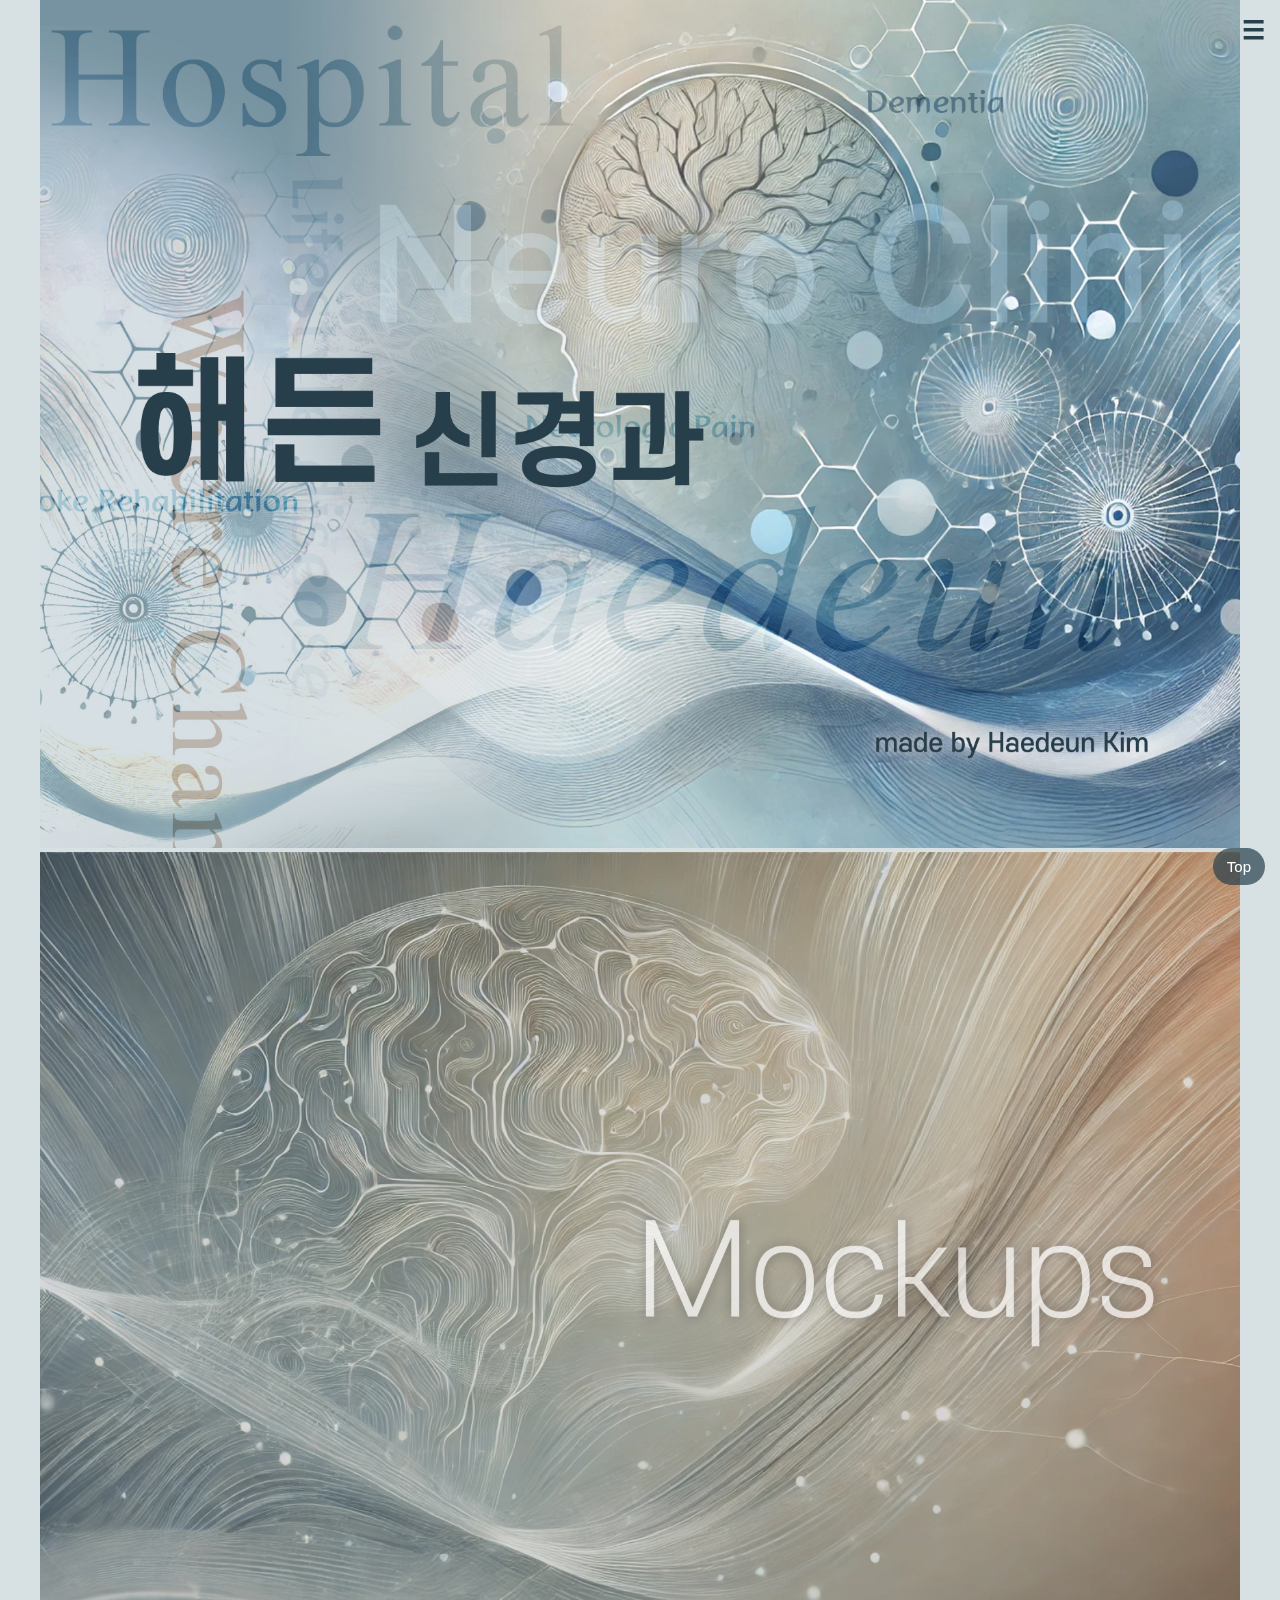
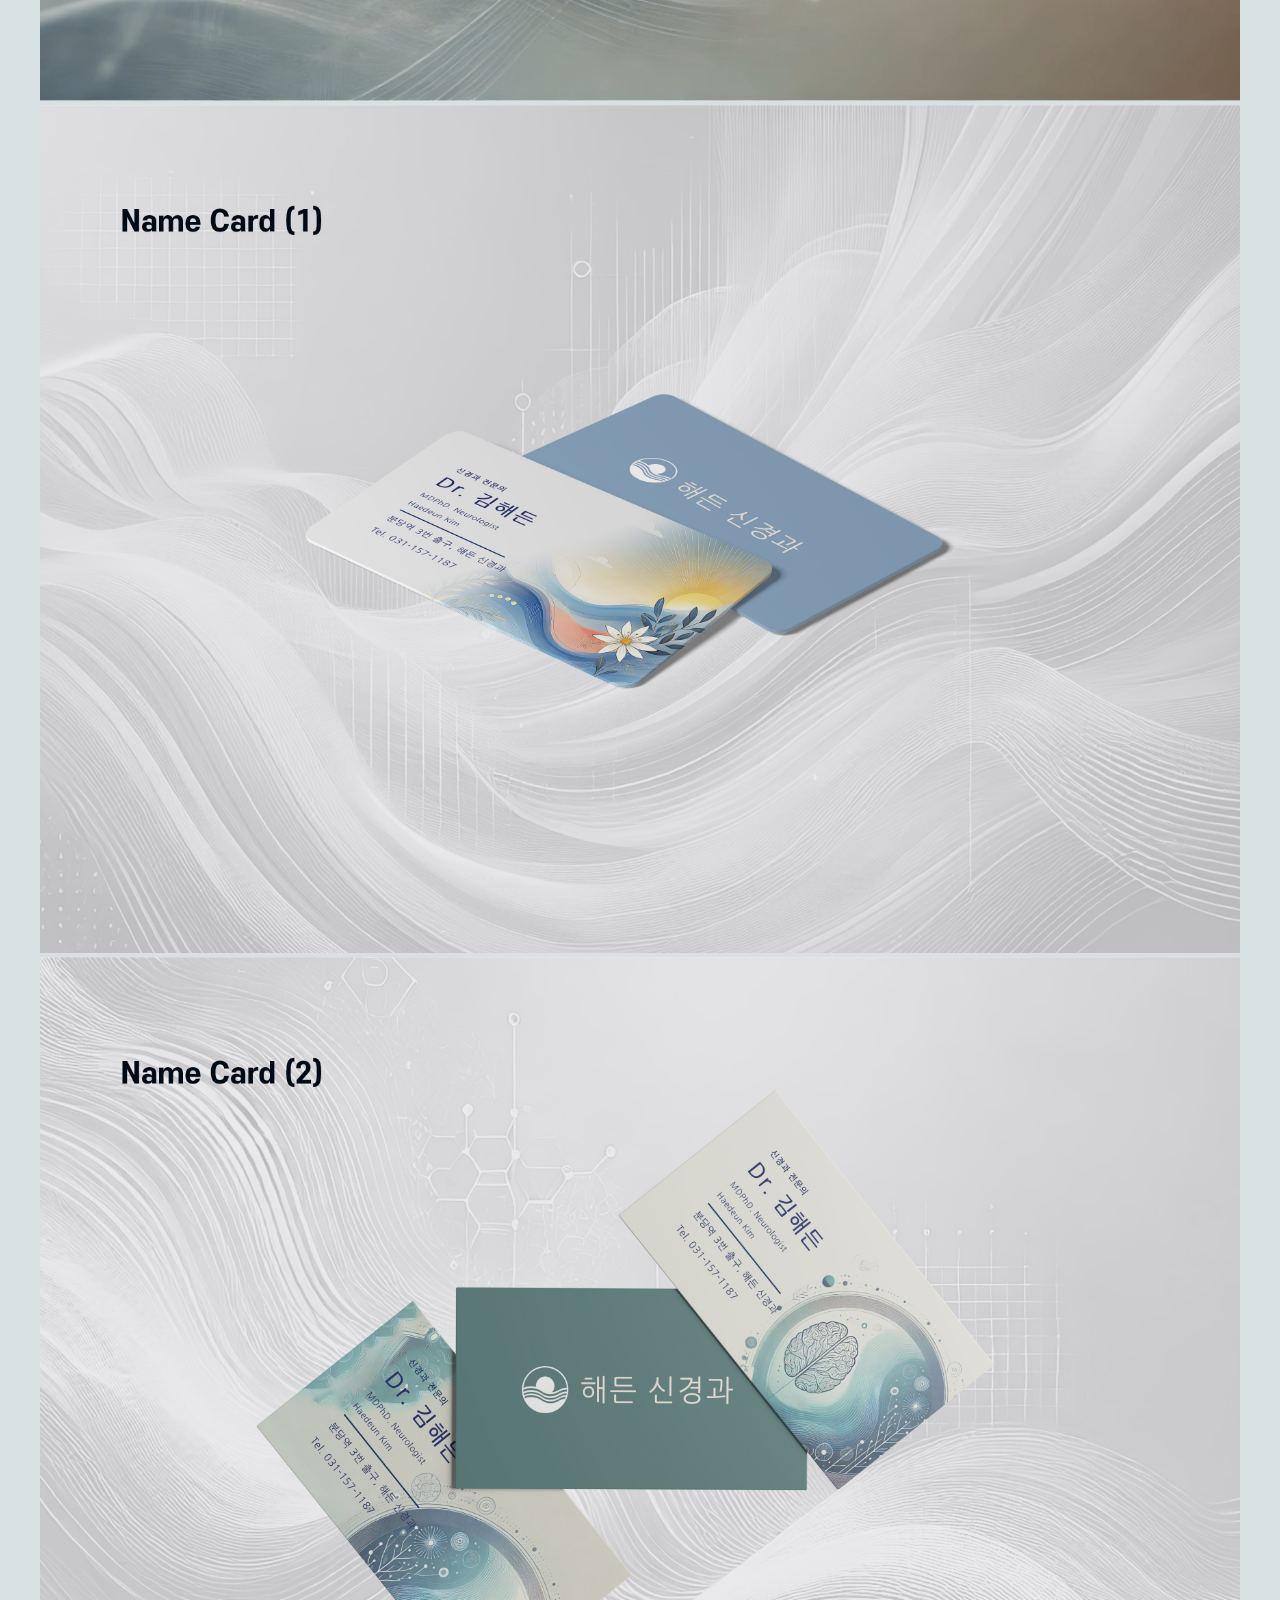
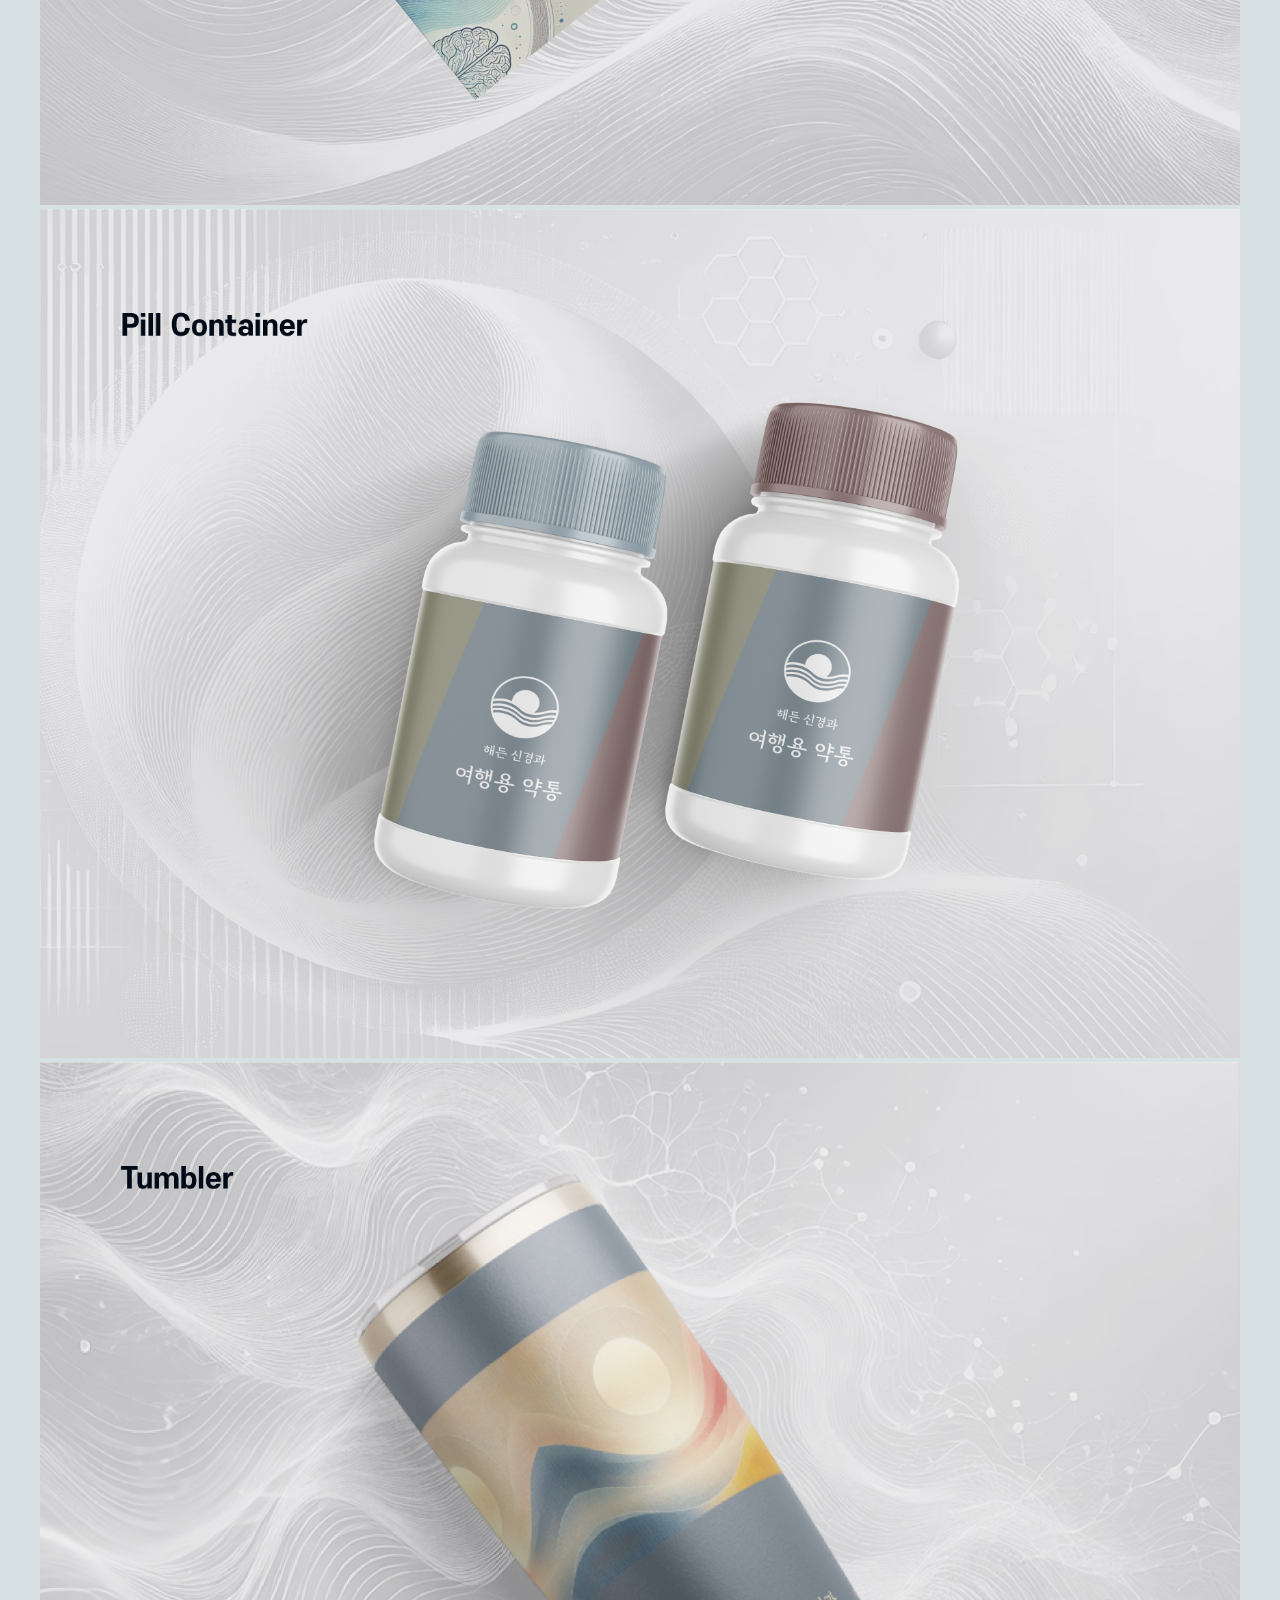
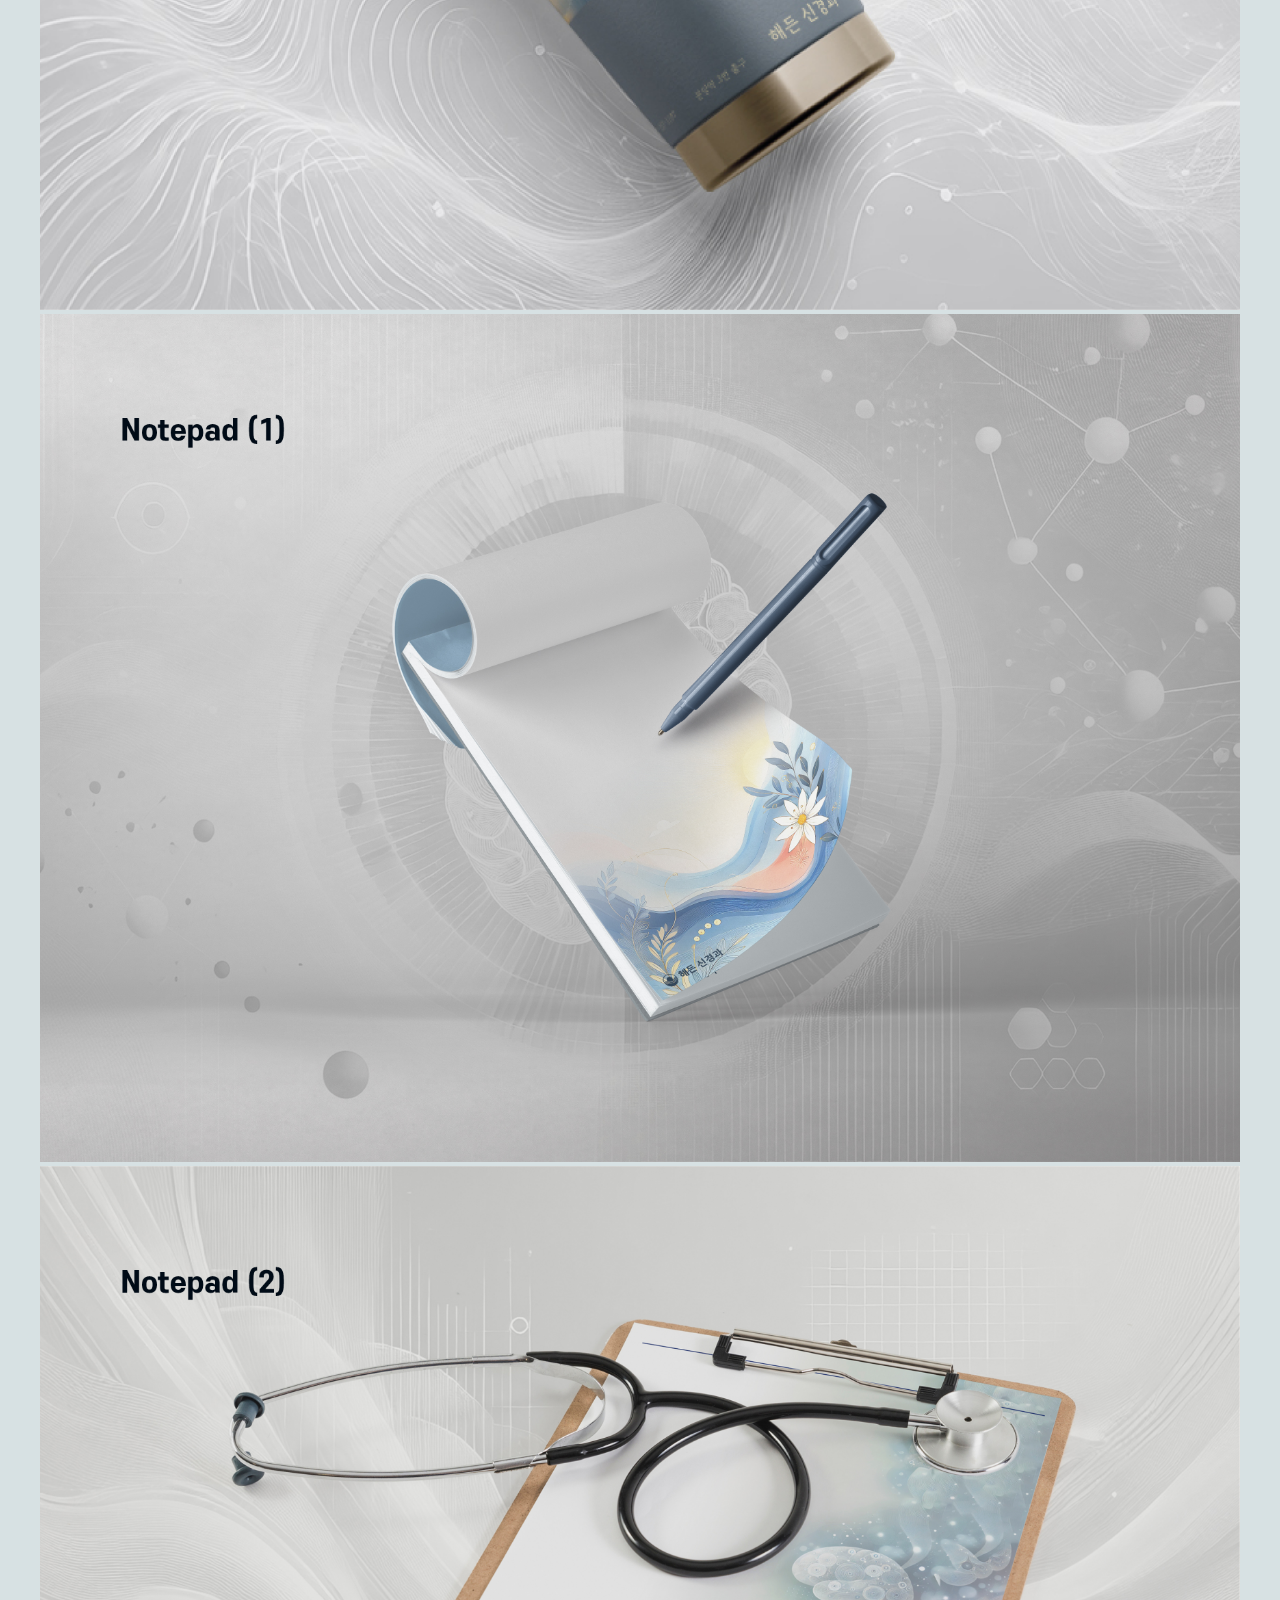
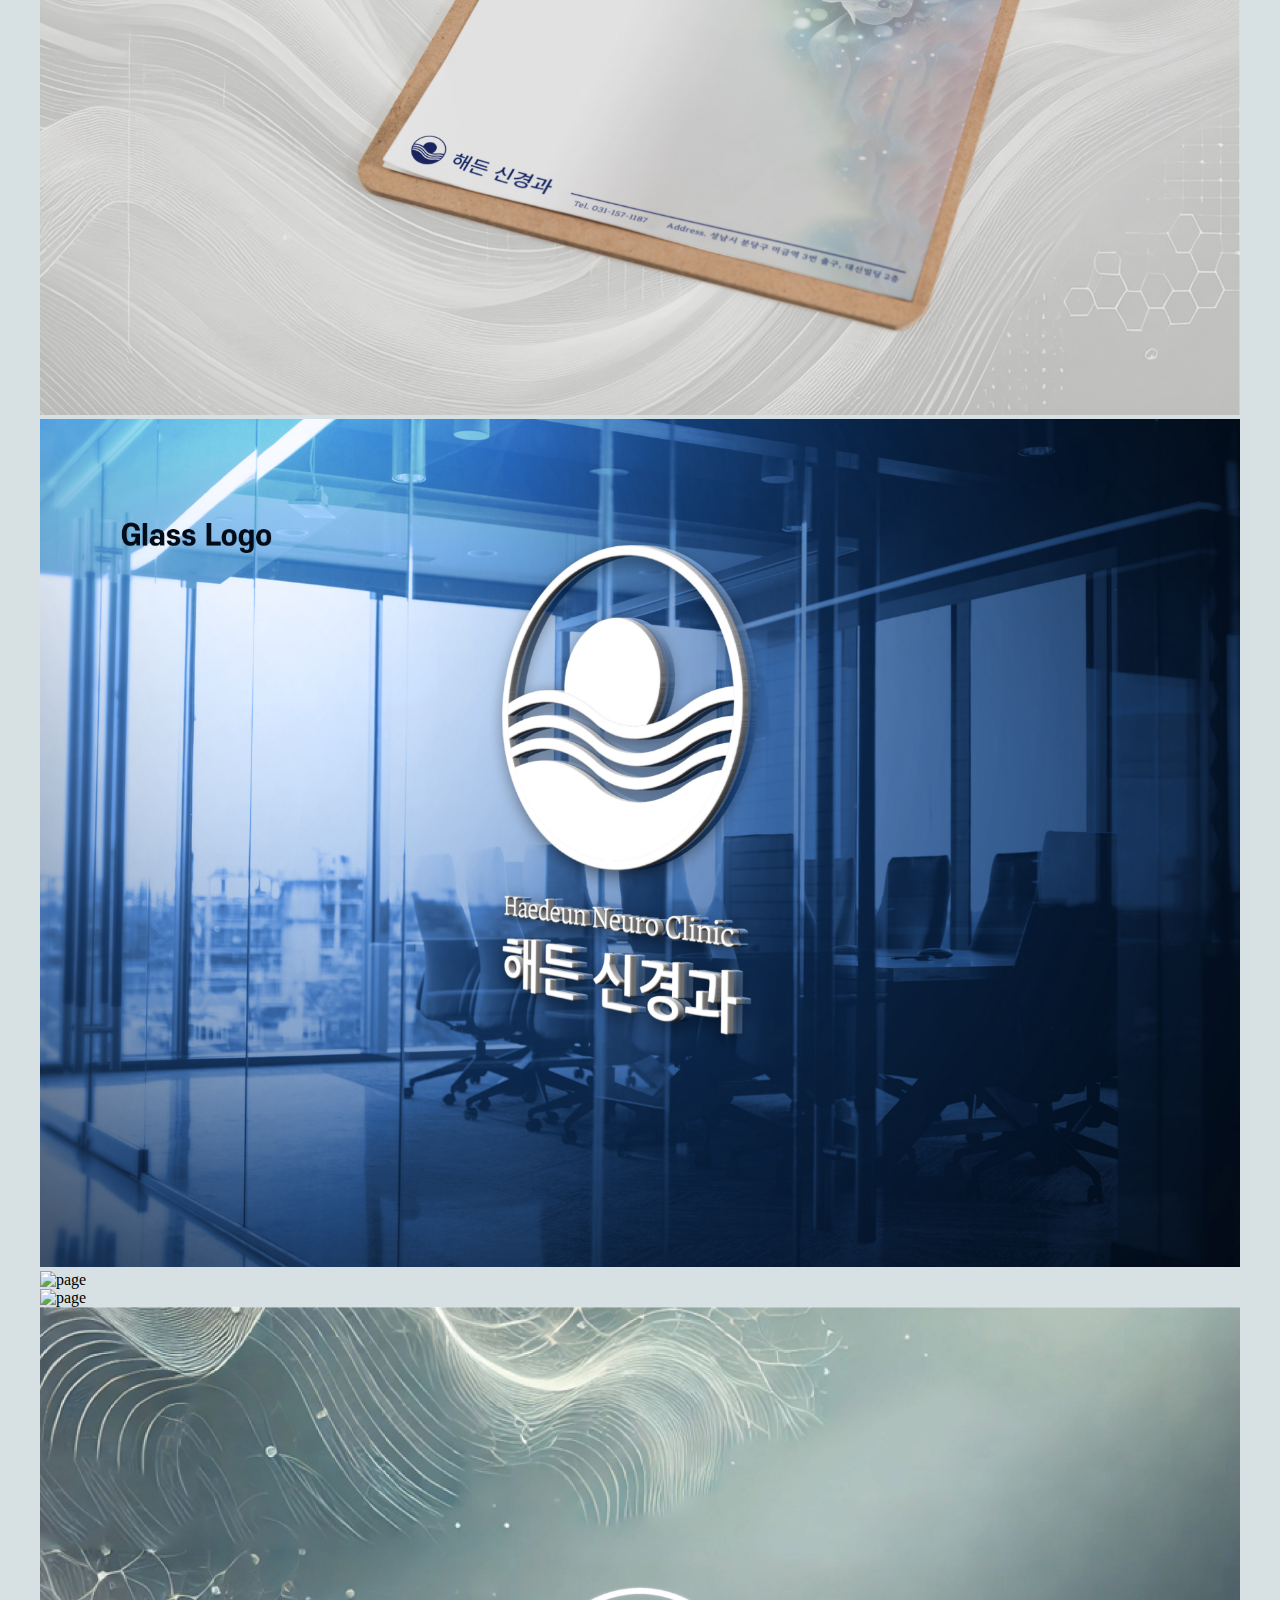
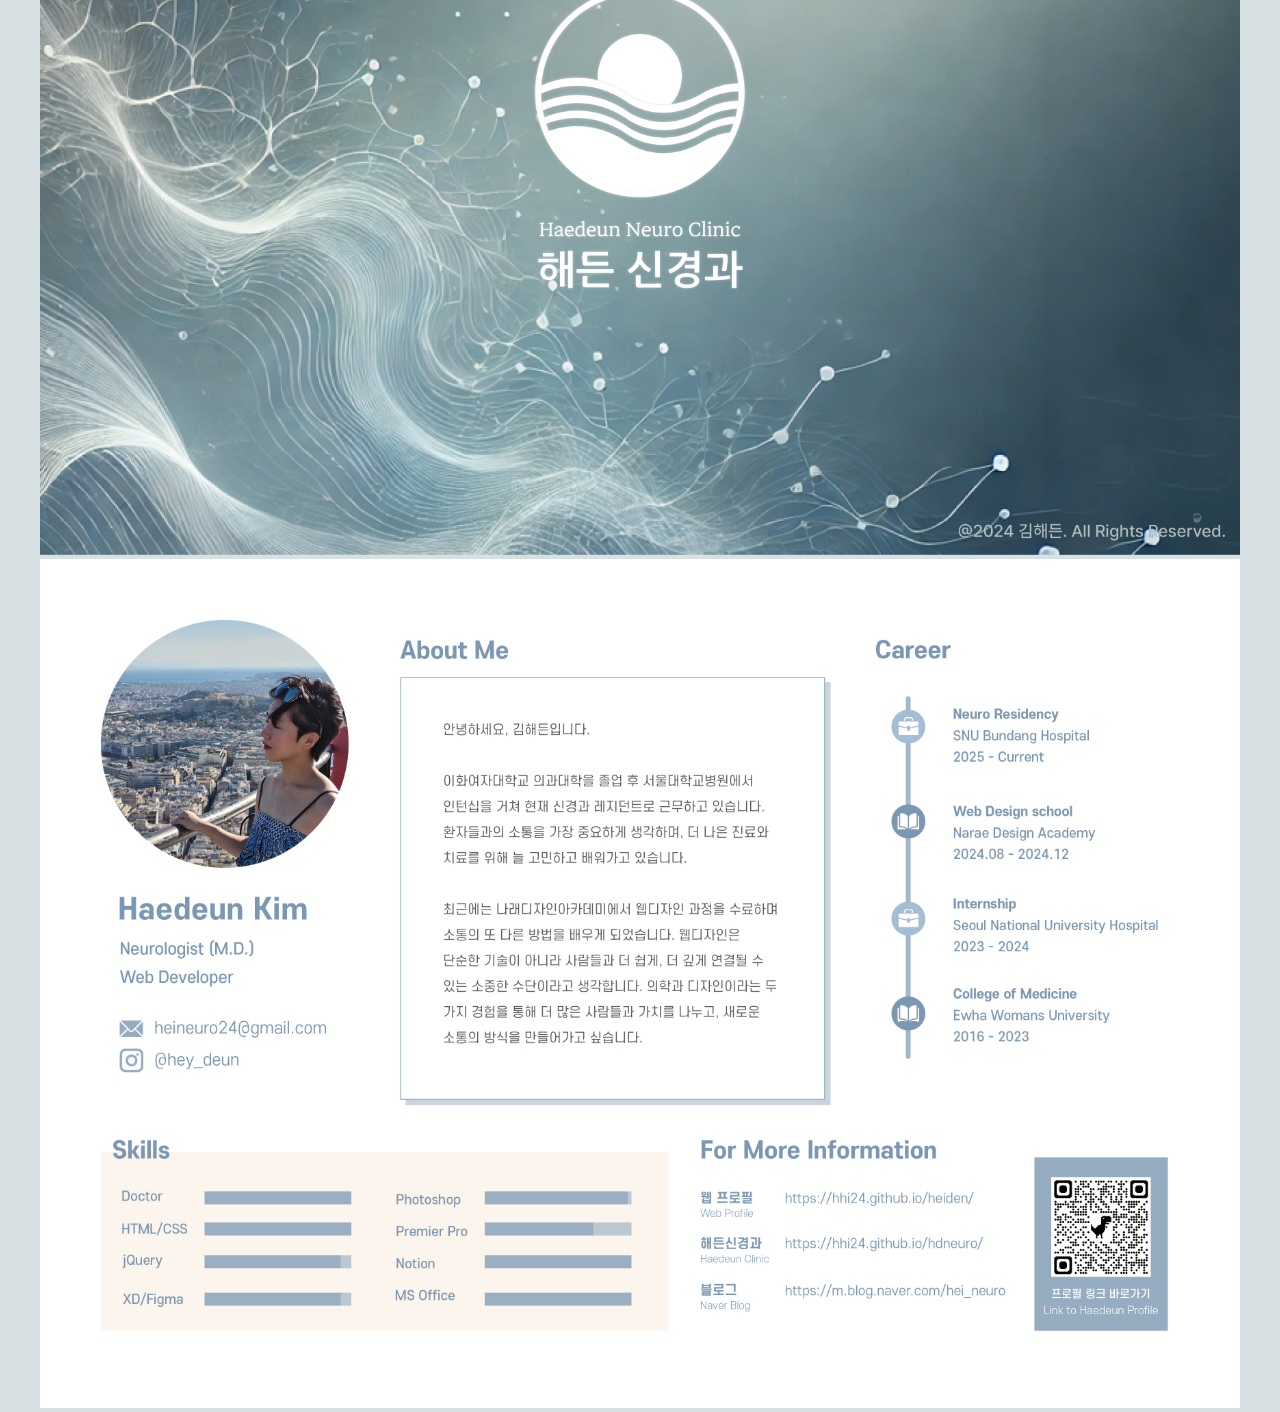
==== index.html @ 128381c0 "Add files via upload" ====
<!DOCTYPE html>
<html lang="en">
<head>
    <meta charset="UTF-8">
    <meta name="viewport" content="width=device-width, initial-scale=1.0">    
    <title>Mockups</title>
    <link rel="shortcut icon" href="./img/logo_favicon1.png" type="image/x-icon">

    <link rel="stylesheet" href="./css/style.css">
</head>
<body>
    <div id="menu">
        <div id="menu_button">☰</div>
        <ul id="navi">
            <li><a href="#i_main">Portfolio</a></li>
            <li class="small_li"><a href="#i_main">- Haedeun Neuro Clinic</a></li>
    
            <li><a href="#i_mockup">Mockups</a></li>
            <li class="small_li"><a href="#i_mu_nc1">- Namecard</a></li>
            <li class="small_li"><a href="#i_mu_in1">- Internal Items</a></li>
            <li class="small_li"><a href="#i_mu_out1">- Exterior Views</a></li>
            <li><a href="#i_end">End</a></li>
            <li class="small_li"><a href="#i_profile">- Profile</a></li>
        </ul> 
    </div>
    

<button id="top_button" onclick="scrollToTop()">Top</button>

<div id="pdfwrap">
    <div id="i_main" class="page"><img src="./img/page1.jpg" alt="page"></div>

    <div id="i_mockup" class="page"><img src="./img/page11.jpg" alt="page"></div>

    <div id="i_mu_nc1" class="page"><img src="./img/page12.jpg" alt="page"></div>
    <div class="page"><img src="./img/page13.jpg" alt="page"></div>

    <div id="i_mu_in1" class="page"><img src="./img/page14.jpg" alt="page"></div>
    <div class="page"><img src="./img/page15.jpg" alt="page"></div>
    <div class="page"><img src="./img/page16.jpg" alt="page"></div>
    <div class="page"><img src="./img/page17.jpg" alt="page"></div>

    <div id="i_mu_out1" class="page"><img src="./img/page18.jpg" alt="page"></div>
    <div class="page"><img src="./img/page19.jpg" alt="page"></div>
    <div class="page"><img src="./img/page20.jpg" alt="page"></div>

    <div id="i_end" class="page"><img src="./img/page41.jpg" alt="page"></div>

    <!-- 프로필 -->
    <div id="i_profile" class="page">
        <img src="./img/page2.jpg" alt="page">
        <a class="link" id="link_qr" href="https://hhi24.github.io/heiden/" target="_blank"></a>
        <a class="link" id="link_1" href="https://hhi24.github.io/heiden/" target="_blank"></a>
        <a class="link" id="link_2" href="https://hhi24.github.io/hdneuro/" target="_blank"></a>
        <a class="link" id="link_3" href="https://m.blog.naver.com/hei_neuro/" target="_blank"></a>
    </div>

</div>


<script src="https://ajax.googleapis.com/ajax/libs/jquery/3.7.1/jquery.min.js"></script>
<script src="./js/script.js"></script>
</body>
</html>
---- css/style.css ----
* {padding: 0; margin: 0;}

a {color: inherit; text-decoration: none;}
ul {list-style: none;}

@font-face {
    font-family: 'S-CoreDream-3Light';
    src: url('https://fastly.jsdelivr.net/gh/projectnoonnu/noonfonts_six@1.2/S-CoreDream-3Light.woff') format('woff');
    font-weight: normal;
    font-style: normal;
}

body {
    font-family: 'S-coreDream-3Light';

    background-color: #d7e1e3;
}

/* ============ PDF ============ */

#pdfwrap {
    max-width: 1200px; /* 최대 너비 제한 */
    margin: 0 auto;
}

.page {
    box-sizing: border-box;
    width: 100%; /* 화면 너비에 맞게 조정 */
}

.page img {
    width: 100%;
}

/* ============ Profile ============ */
#i_profile {
    position: relative;
}

.link {
    display: block;
}

.link:hover {
    background-color: rgba(100, 100, 100, 0.2);
}

#link_qr {
    position: absolute;
    top: 70%;
    left: 82.9%;
    width: 11%;
    height: 20.4%;
}
#link_1 {
    position: absolute;
    top: 73%;
    left: 62%;
    width: 18%;
    height: 4%;
}
#link_2 {
    position: absolute;
    top: 78.5%;
    left: 62%;
    width: 18%;
    height: 4%;
}
#link_3 {
    position: absolute;
    top: 84%;
    left: 62%;
    width: 19%;
    height: 4%;
}



/* ============ Menu ============ */

#menu {
    position: fixed;
    top: 15px;
    right: 15px;
}

#menu_button {
    font-size: 26px;
    color: #273f4b;
    font-weight: 600;
}

#navi {
    background-color: rgba(215, 225, 227, 0.8);

    position: absolute;
    right: -10px;
    top: -2px;
    width: 180px;
    z-index: -1;
    padding: 17px 15px 20px 20px;
}

    #navi li a {
        display: block;
        box-sizing: border-box;
        padding: 8px 5px 4px 5px;

        color: #192e39;
        font-size: 17px;
        font-weight: 600;
    }

    
    #navi .small_li a{
        padding: 1px 0px 4px 15px;
        font-size: 15px;
        font-weight: 400;
    }

#navi li:hover {
    background-color: rgba(100, 100, 100, 0.3);
}




#navi {
    display: none;
}


/* ============ Top ============ */

#top_button {
    position: fixed;
    bottom: 15px;
    right: 15px;

    padding: 10px 14px;
    font-size: 15px;
    font-weight: 500;
    background-color: rgba(39, 63, 75, 0.7);
    color: #FFFFFF;
    border: none;
    border-radius: 20px;
    cursor: pointer;
    z-index: 100;
    transition: all 0.2s;
}

#top_button:hover {
    background-color: rgba(215, 225, 227, 0.8);
    color: #273f4b;
}
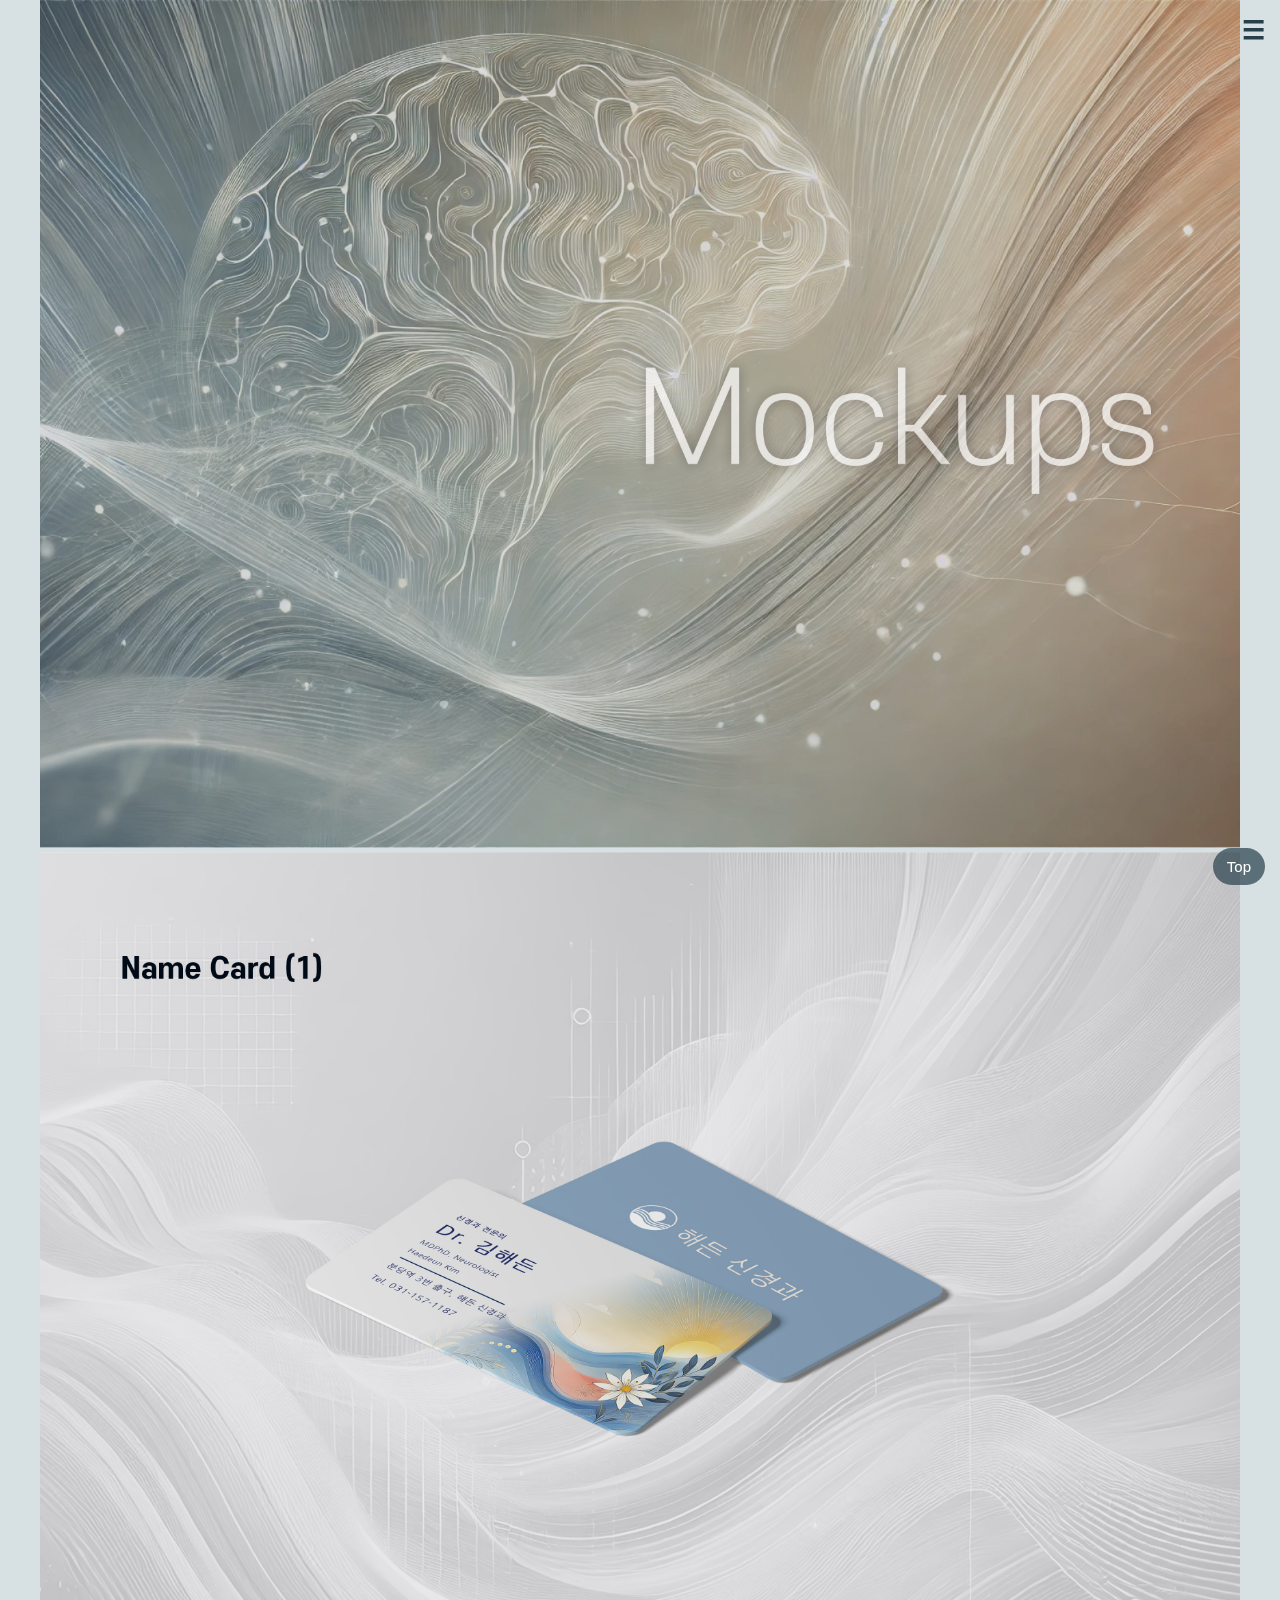
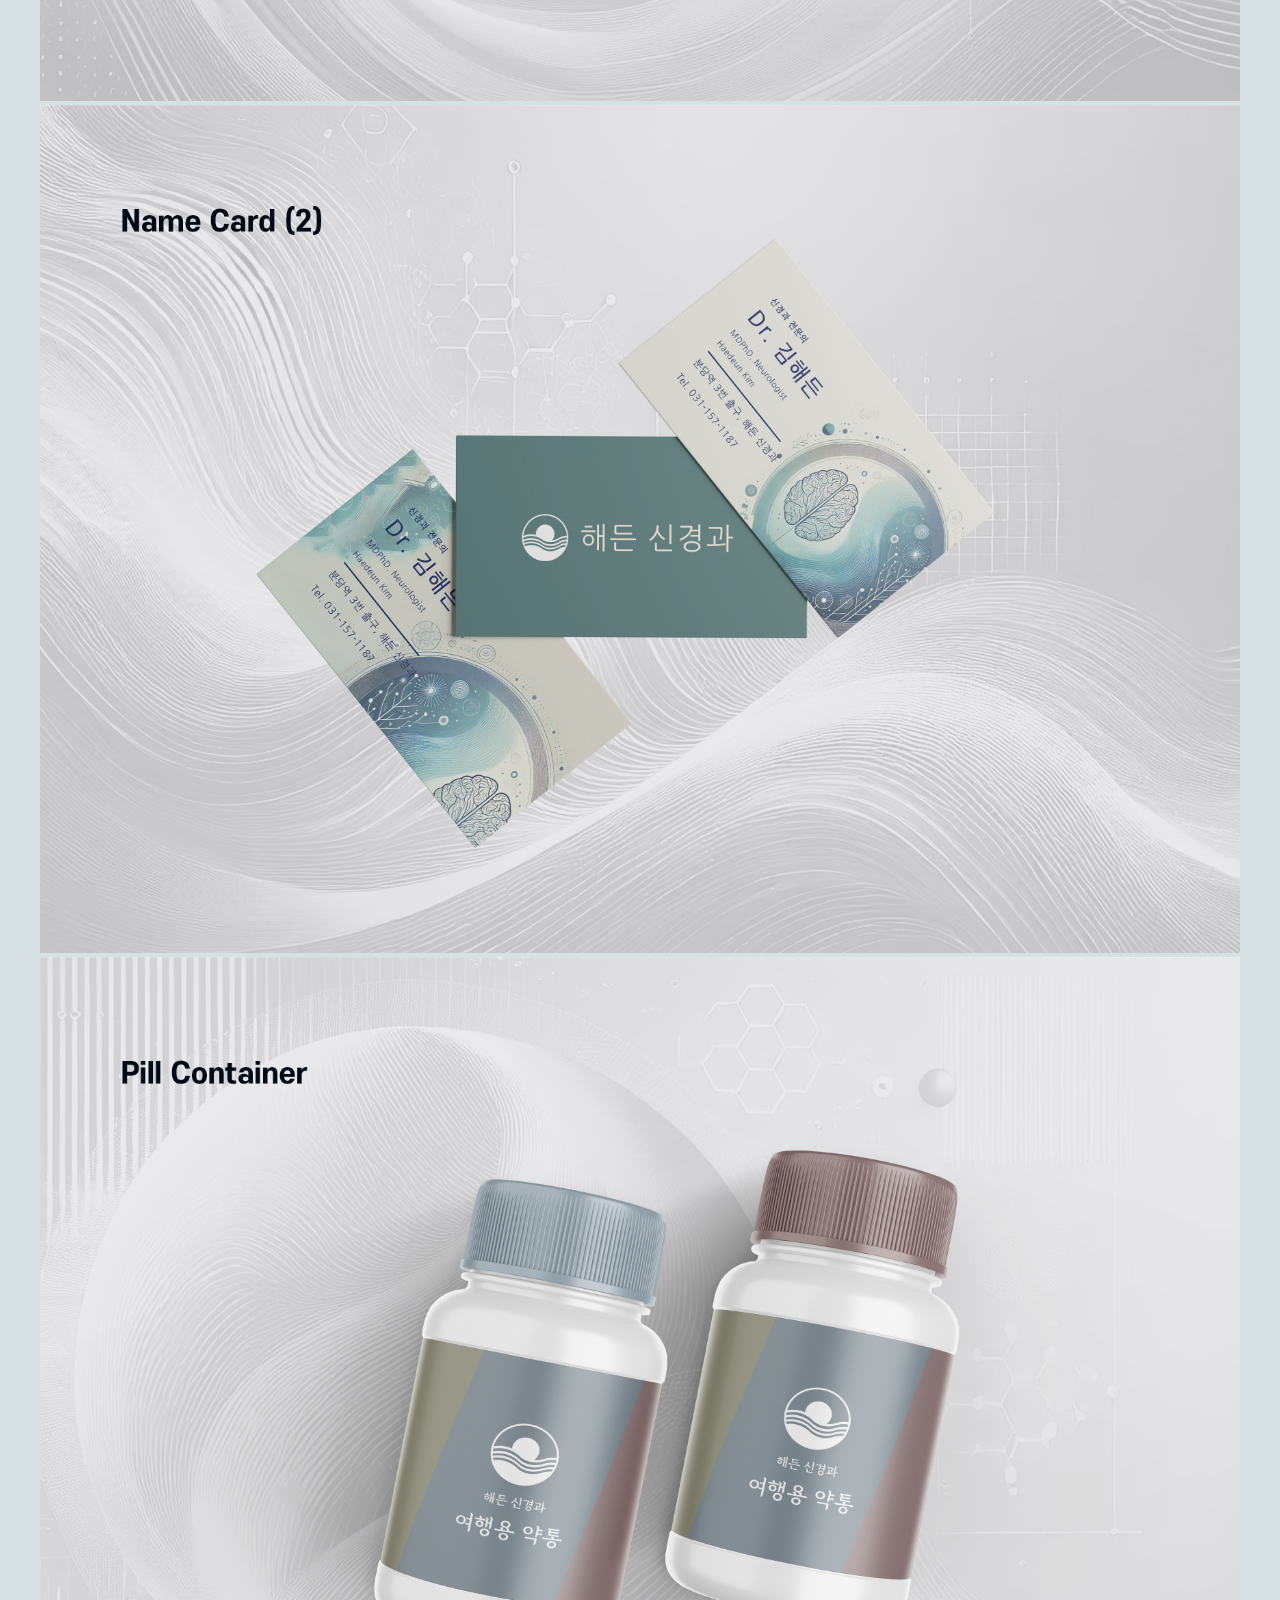
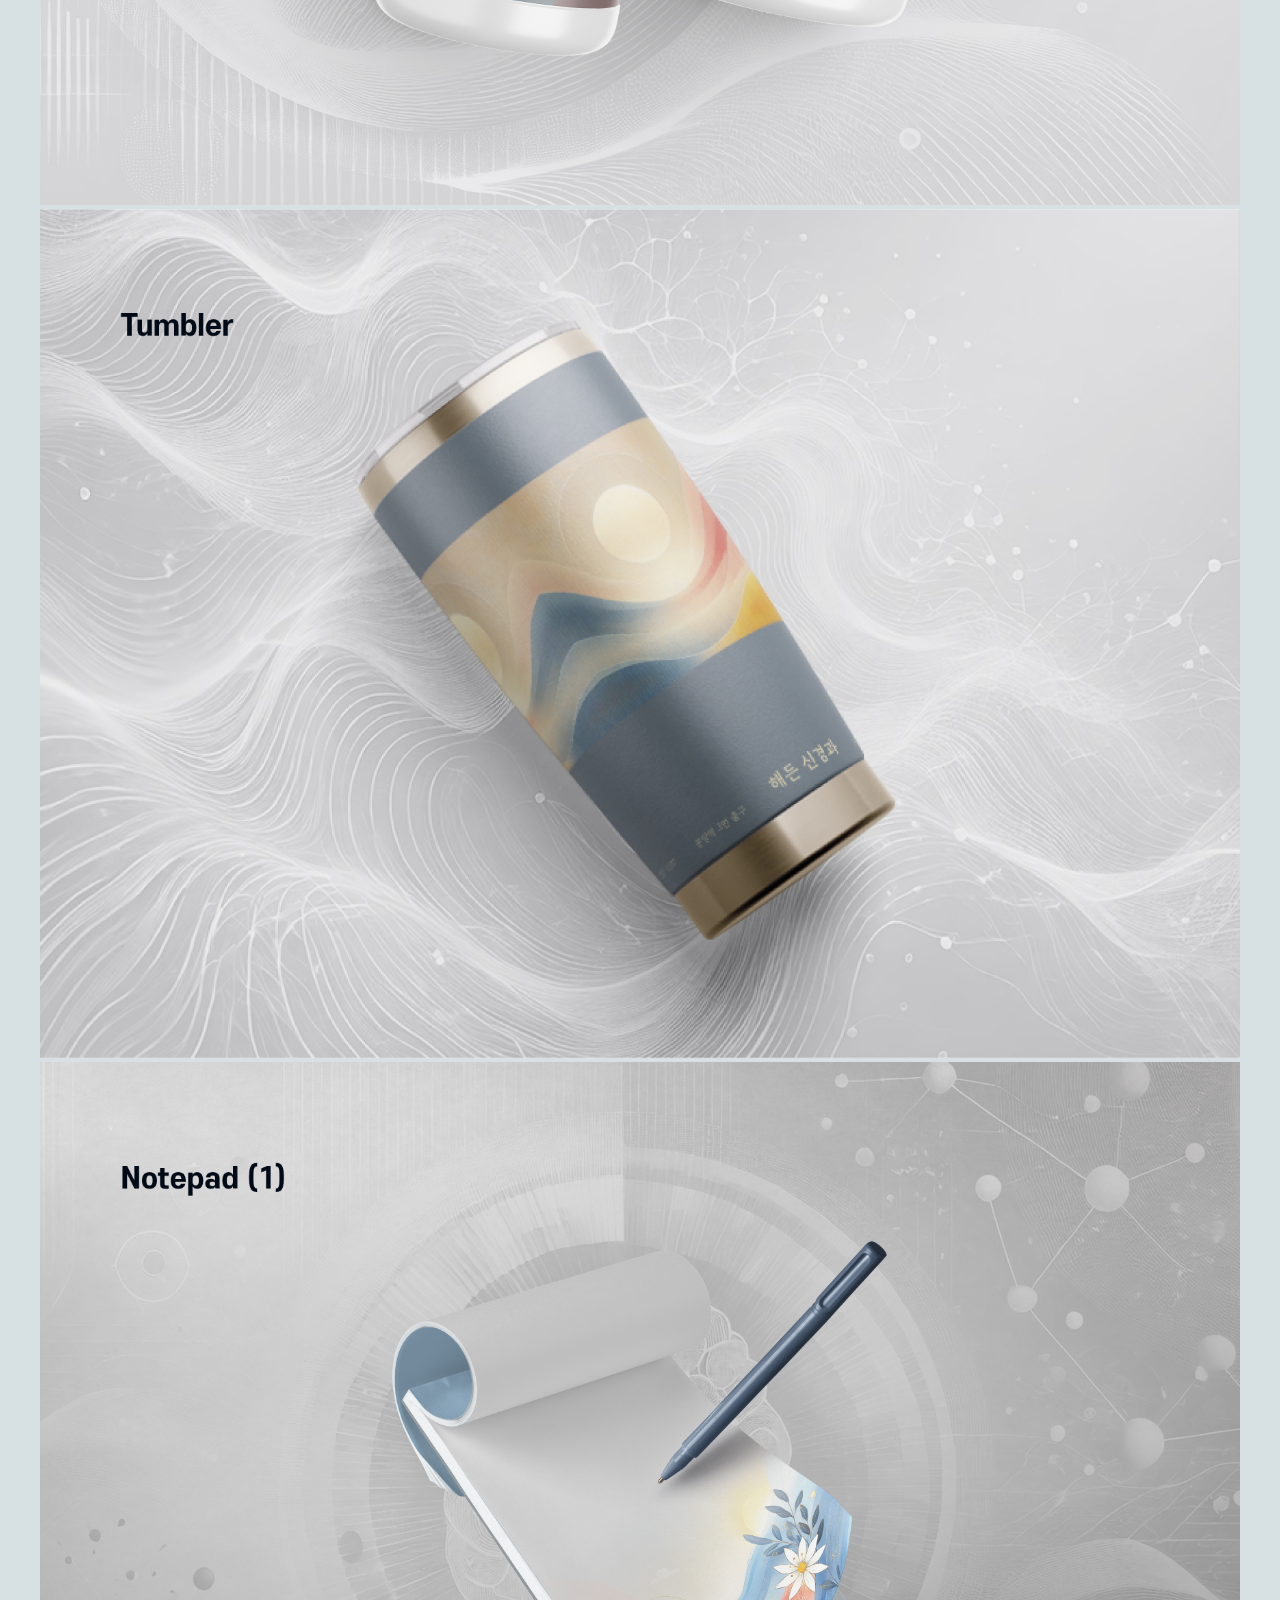
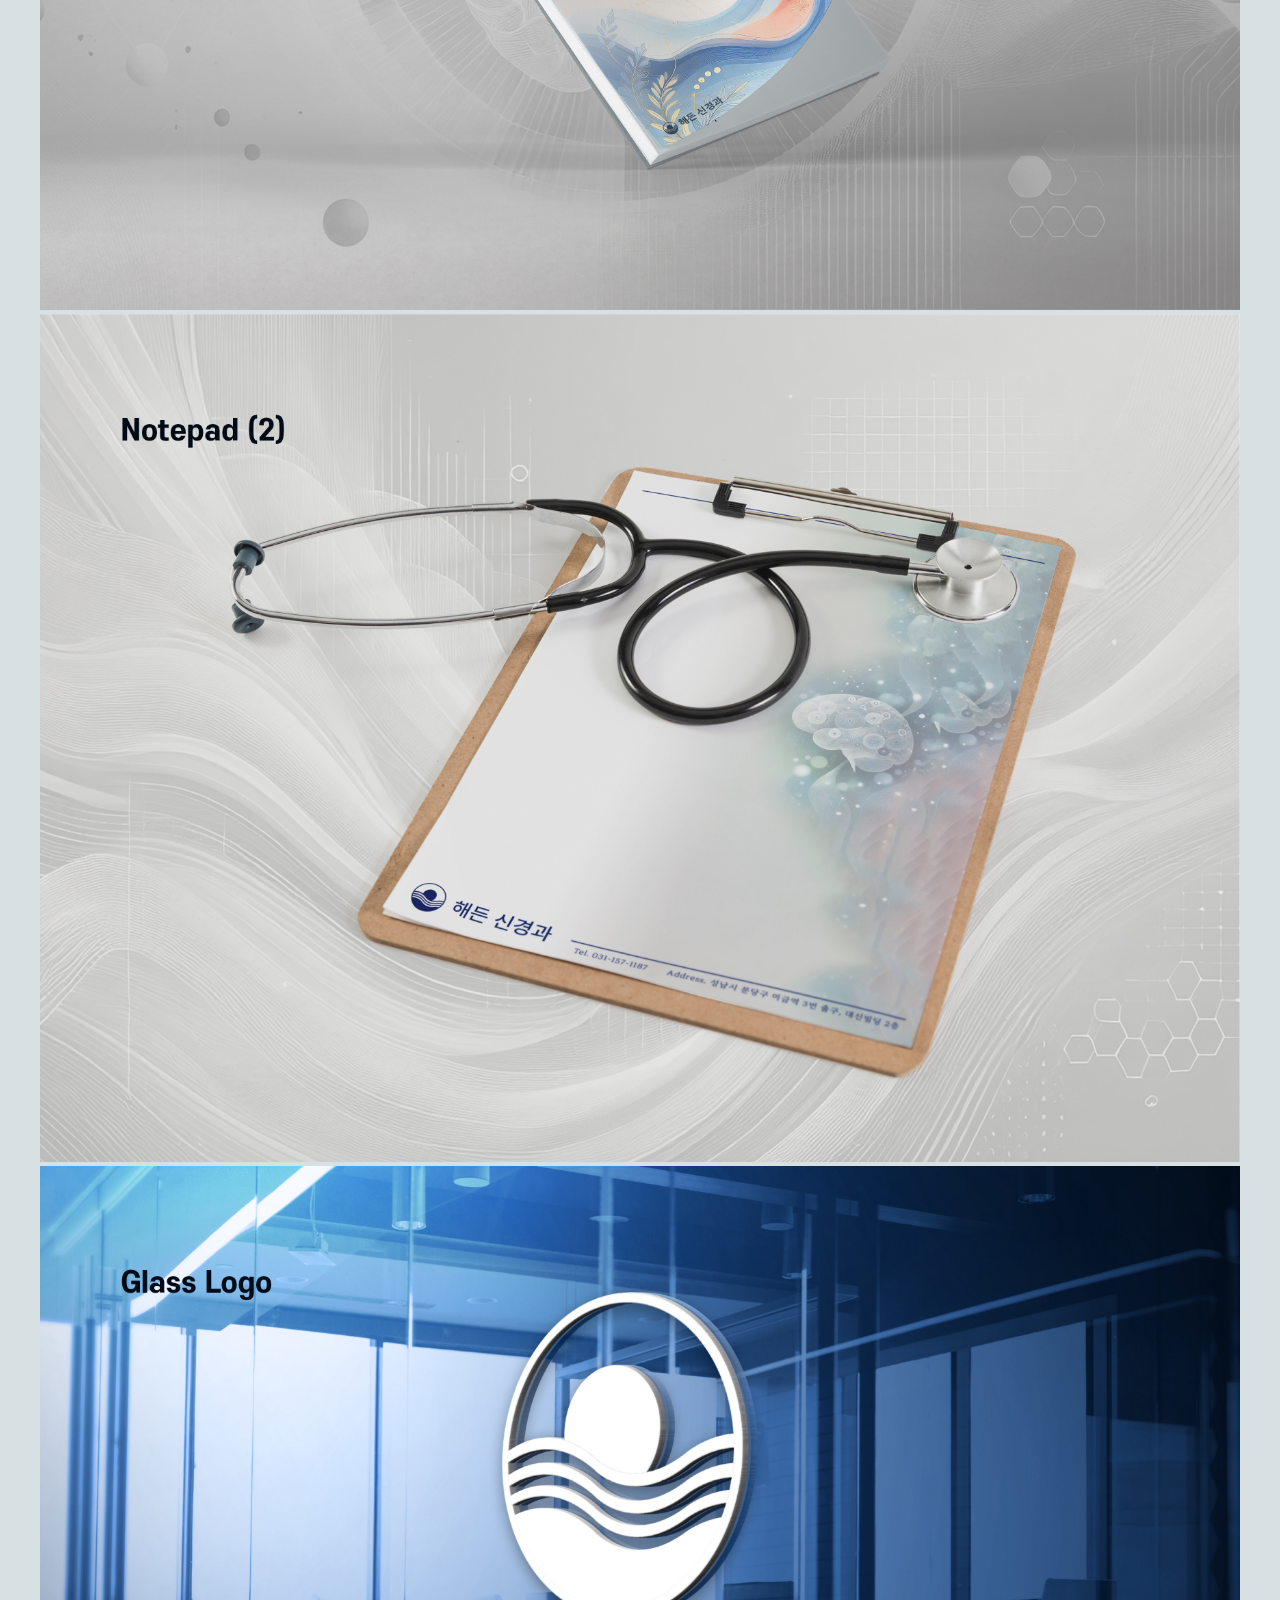
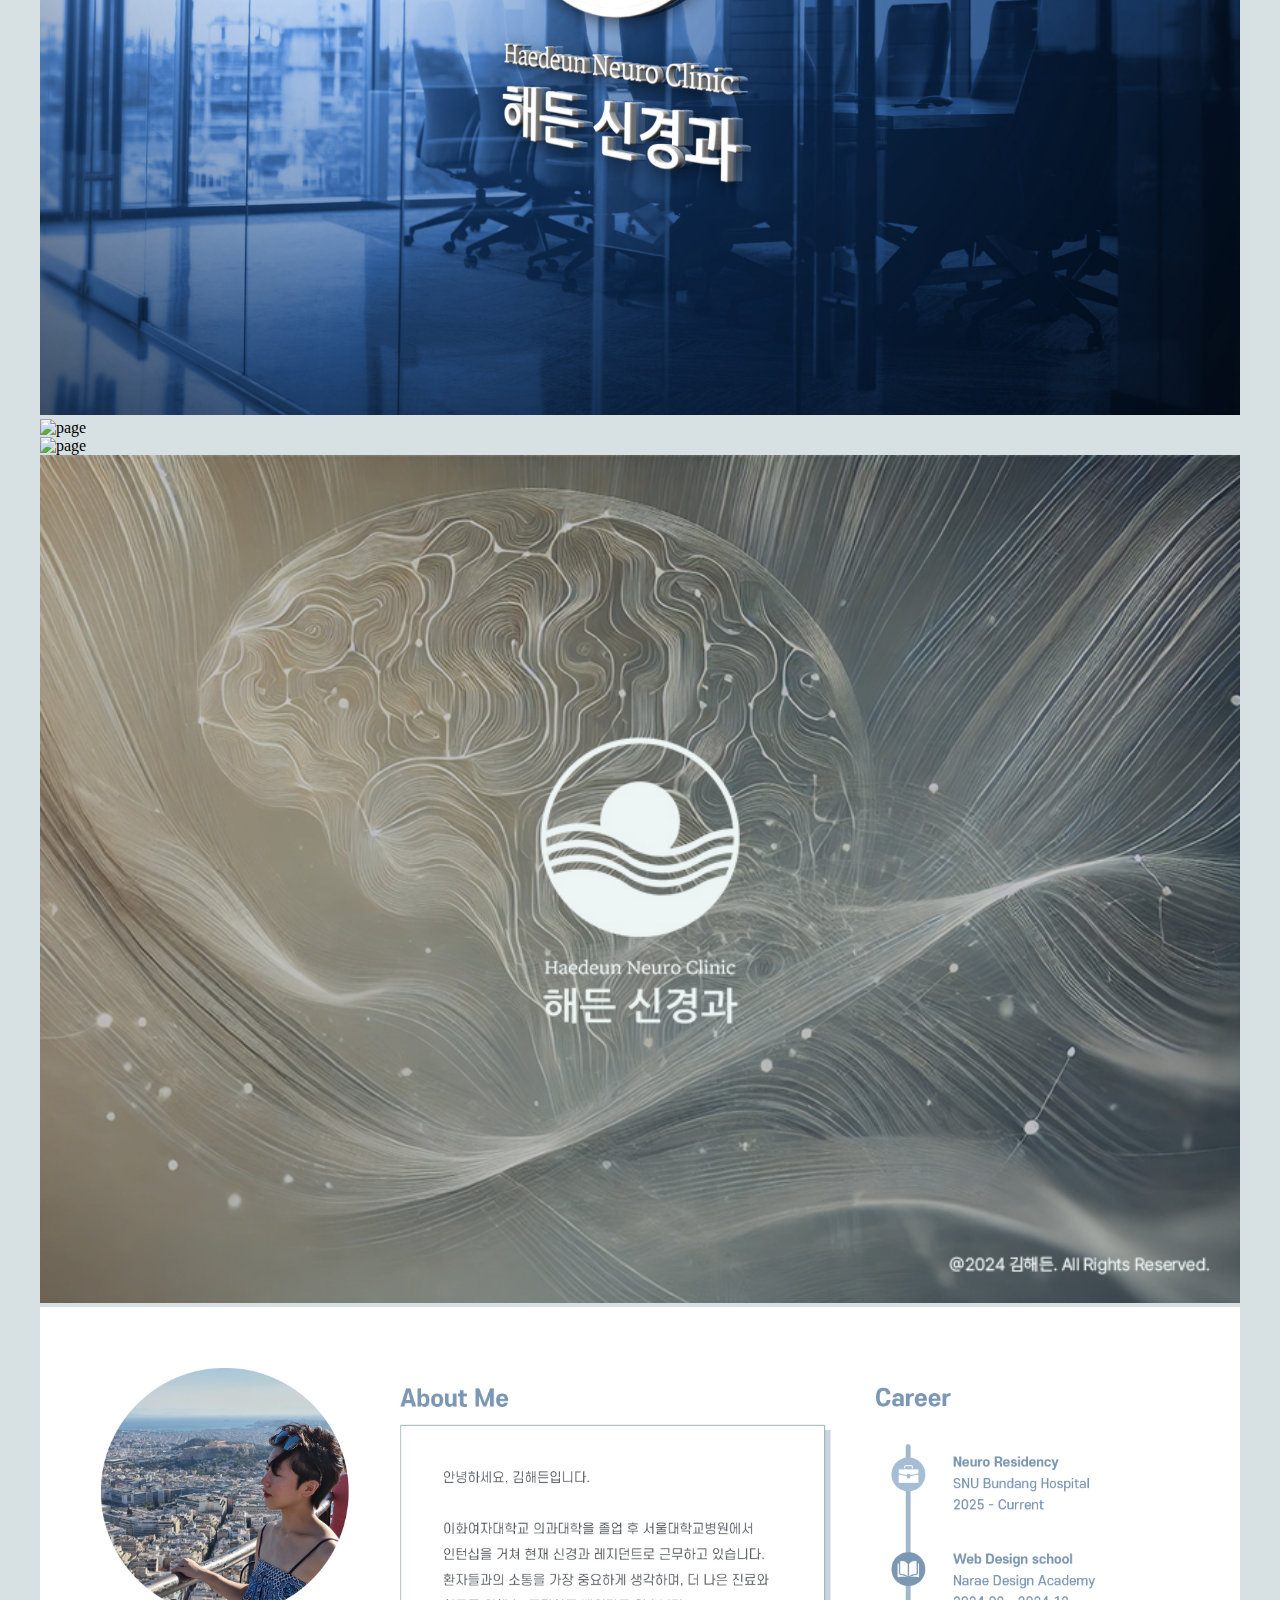
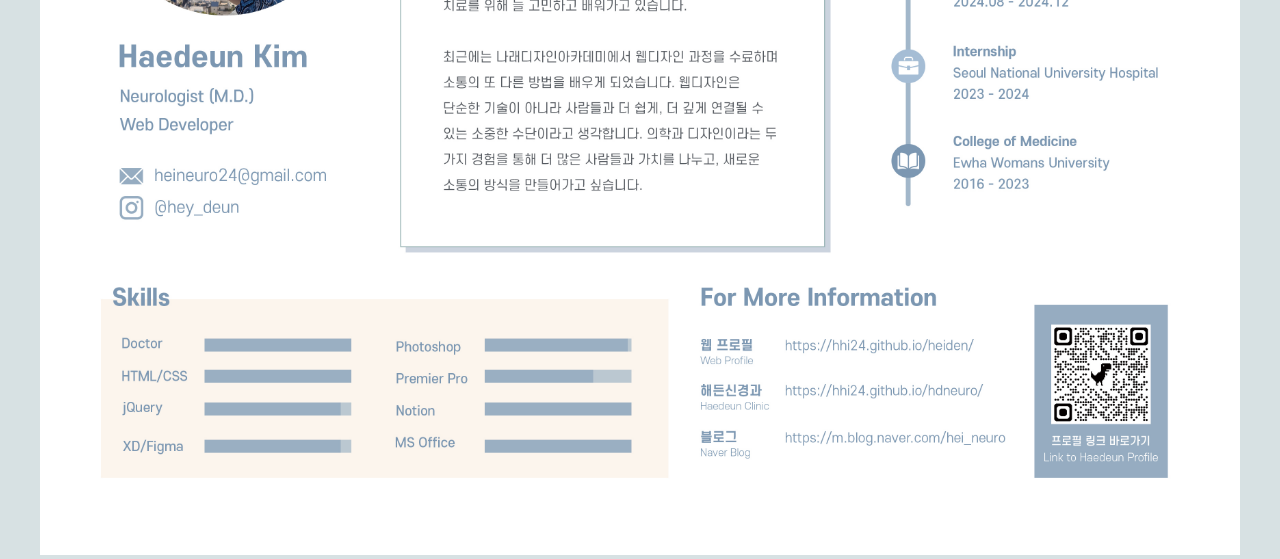
==== commit 65107bd4: "Add files via upload" ====
--- a/index.html
+++ b/index.html
@@ -12,8 +12,7 @@
     <div id="menu">
         <div id="menu_button">☰</div>
         <ul id="navi">
-            <li><a href="#i_main">Portfolio</a></li>
-            <li class="small_li"><a href="#i_main">- Haedeun Neuro Clinic</a></li>
+            <li><a href="#i_mockup">Haedeun Clinic</a></li>
     
             <li><a href="#i_mockup">Mockups</a></li>
             <li class="small_li"><a href="#i_mu_nc1">- Namecard</a></li>
@@ -28,8 +27,6 @@
 <button id="top_button" onclick="scrollToTop()">Top</button>
 
 <div id="pdfwrap">
-    <div id="i_main" class="page"><img src="./img/page1.jpg" alt="page"></div>
-
     <div id="i_mockup" class="page"><img src="./img/page11.jpg" alt="page"></div>
 
     <div id="i_mu_nc1" class="page"><img src="./img/page12.jpg" alt="page"></div>
@@ -44,7 +41,7 @@
     <div class="page"><img src="./img/page19.jpg" alt="page"></div>
     <div class="page"><img src="./img/page20.jpg" alt="page"></div>
 
-    <div id="i_end" class="page"><img src="./img/page41.jpg" alt="page"></div>
+    <div id="i_end" class="page"><img src="./img/page42.jpg" alt="page"></div>
 
     <!-- 프로필 -->
     <div id="i_profile" class="page">
--- a/css/style.css
+++ b/css/style.css
@@ -82,6 +82,7 @@
     position: fixed;
     top: 15px;
     right: 15px;
+    z-index: 100;
 }
 
 #menu_button {
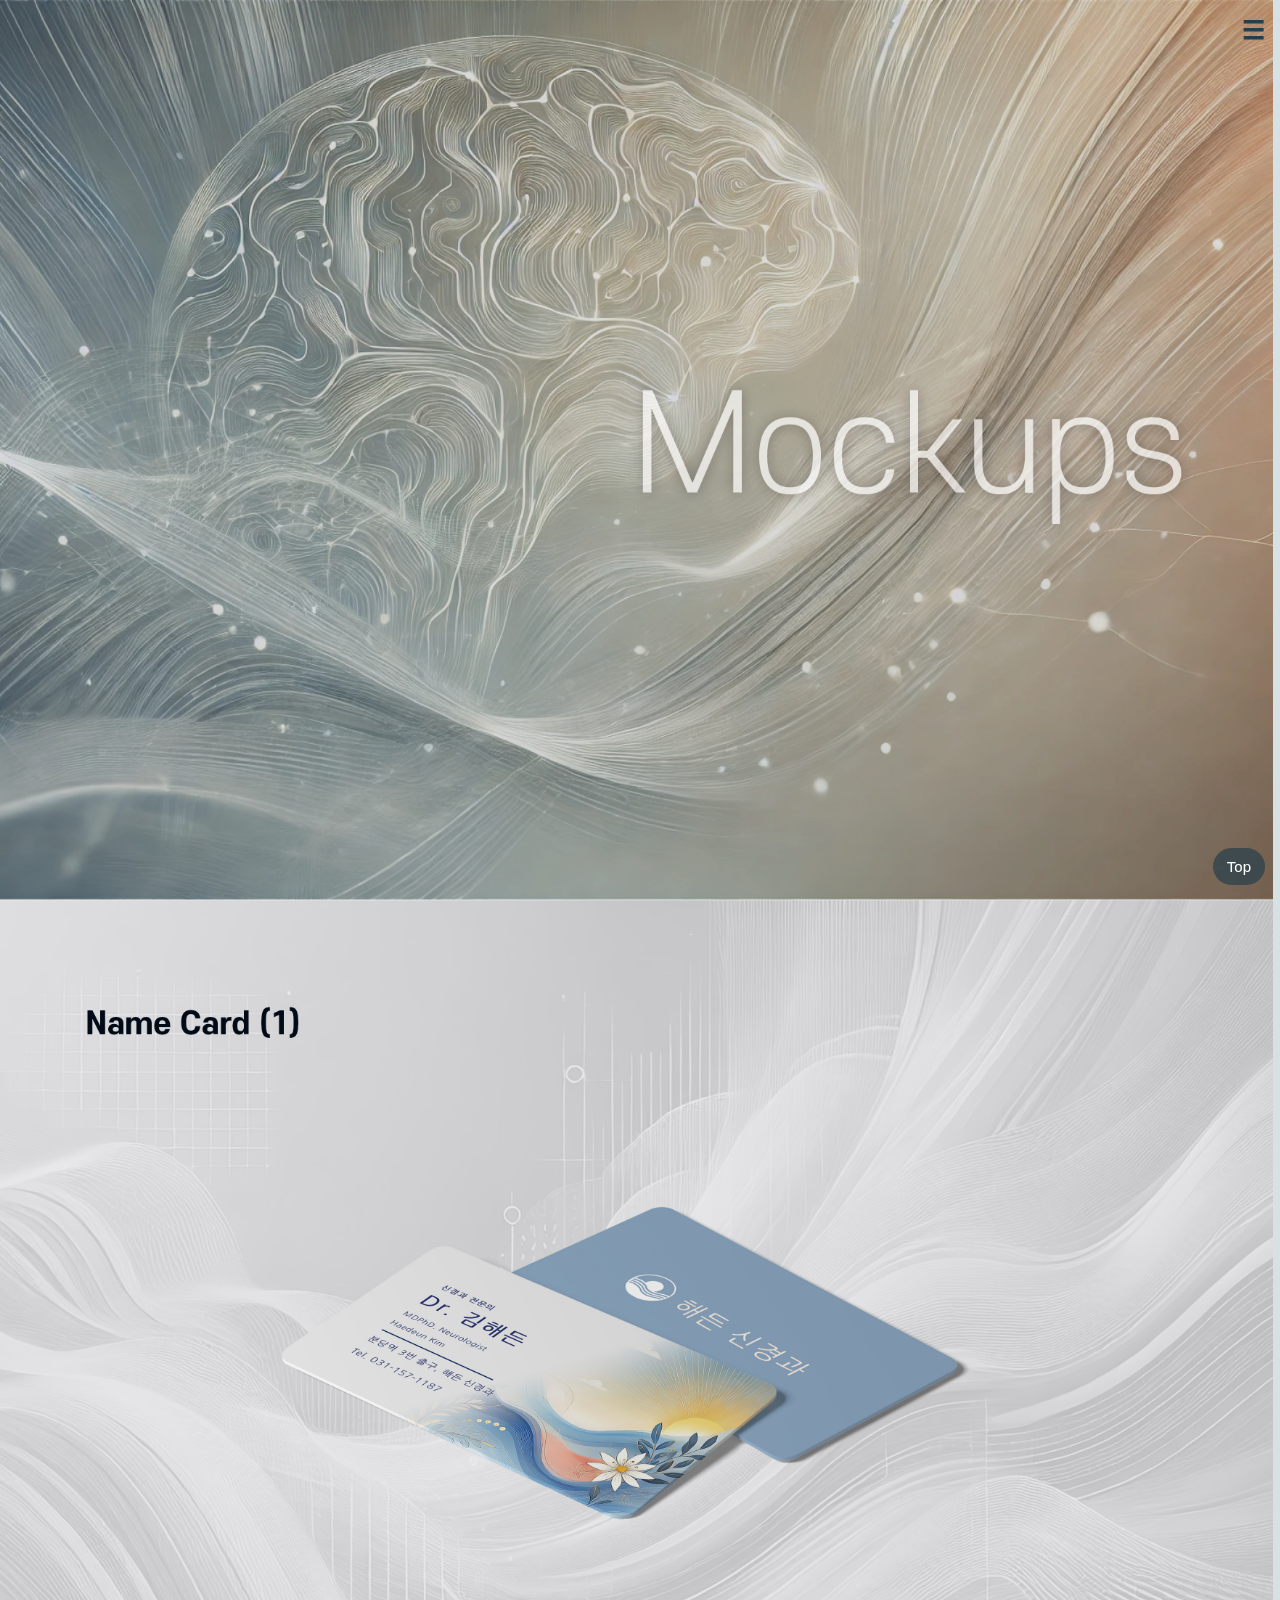
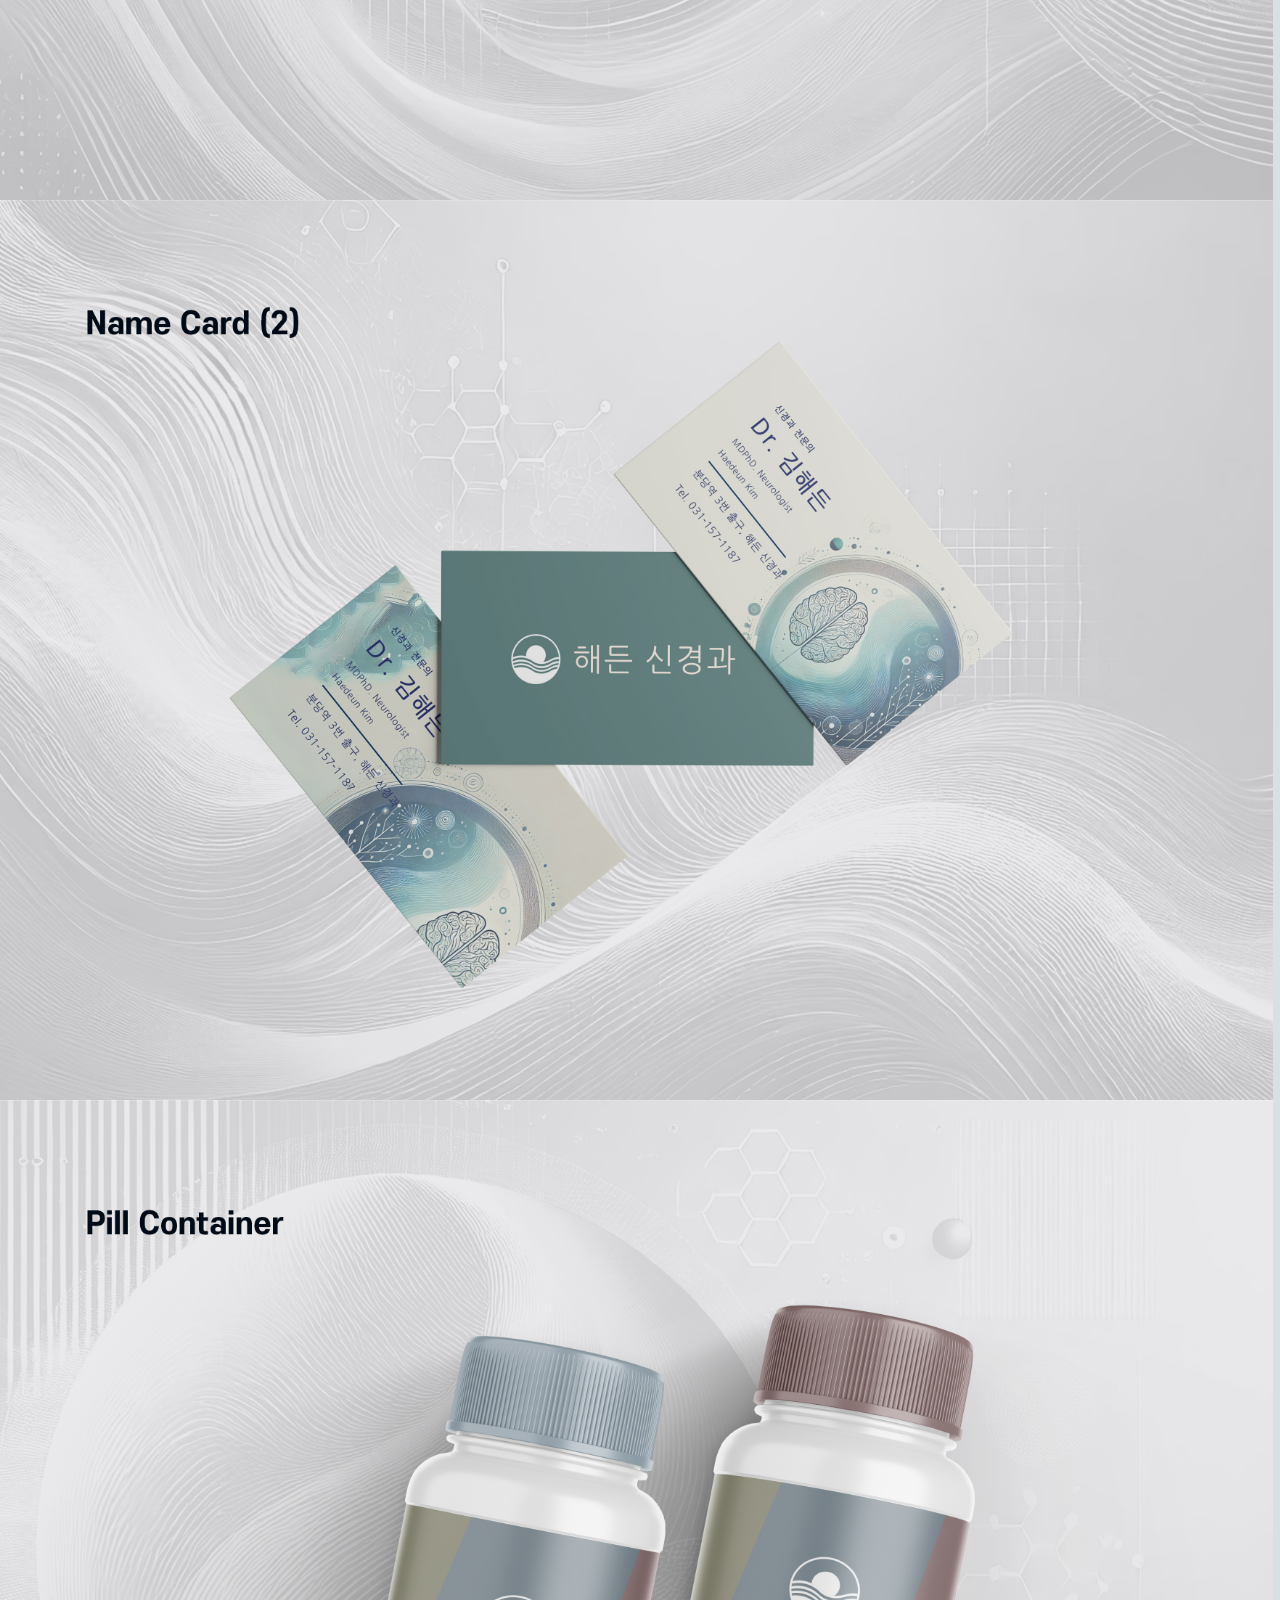
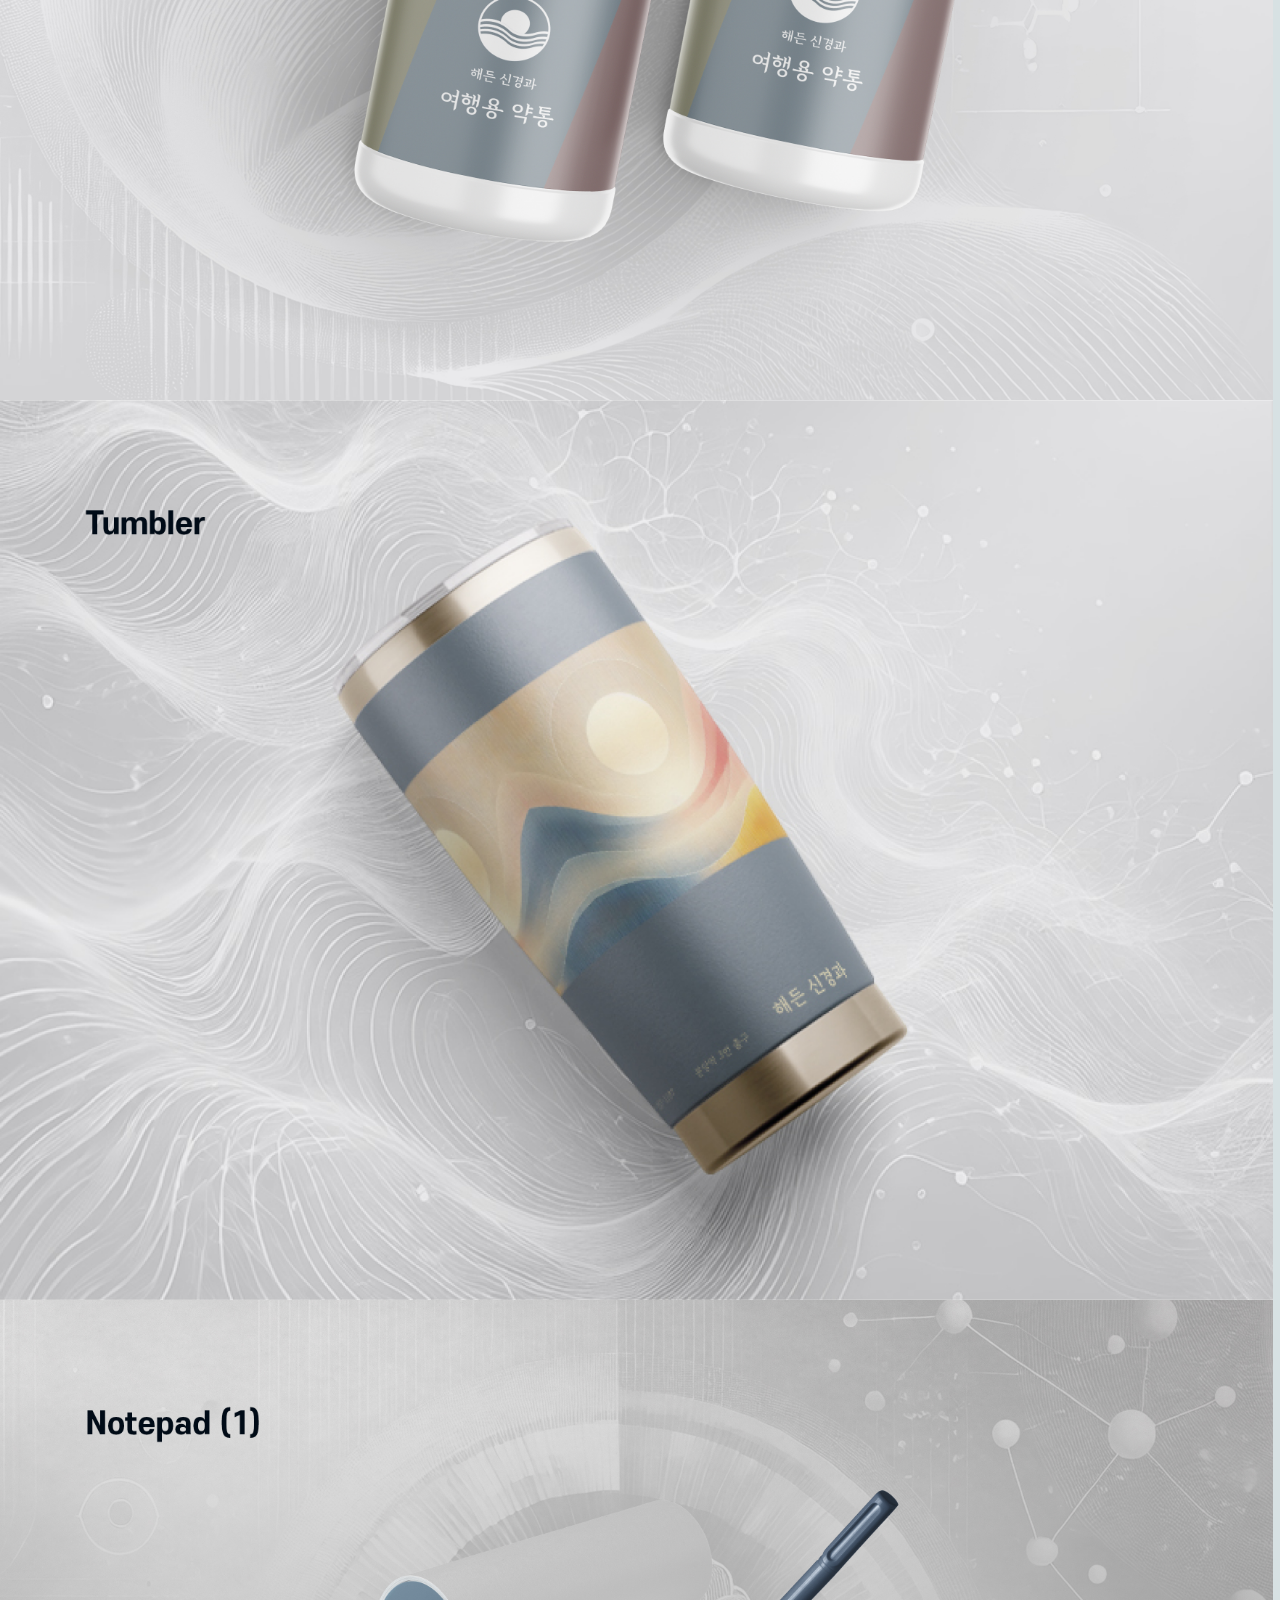
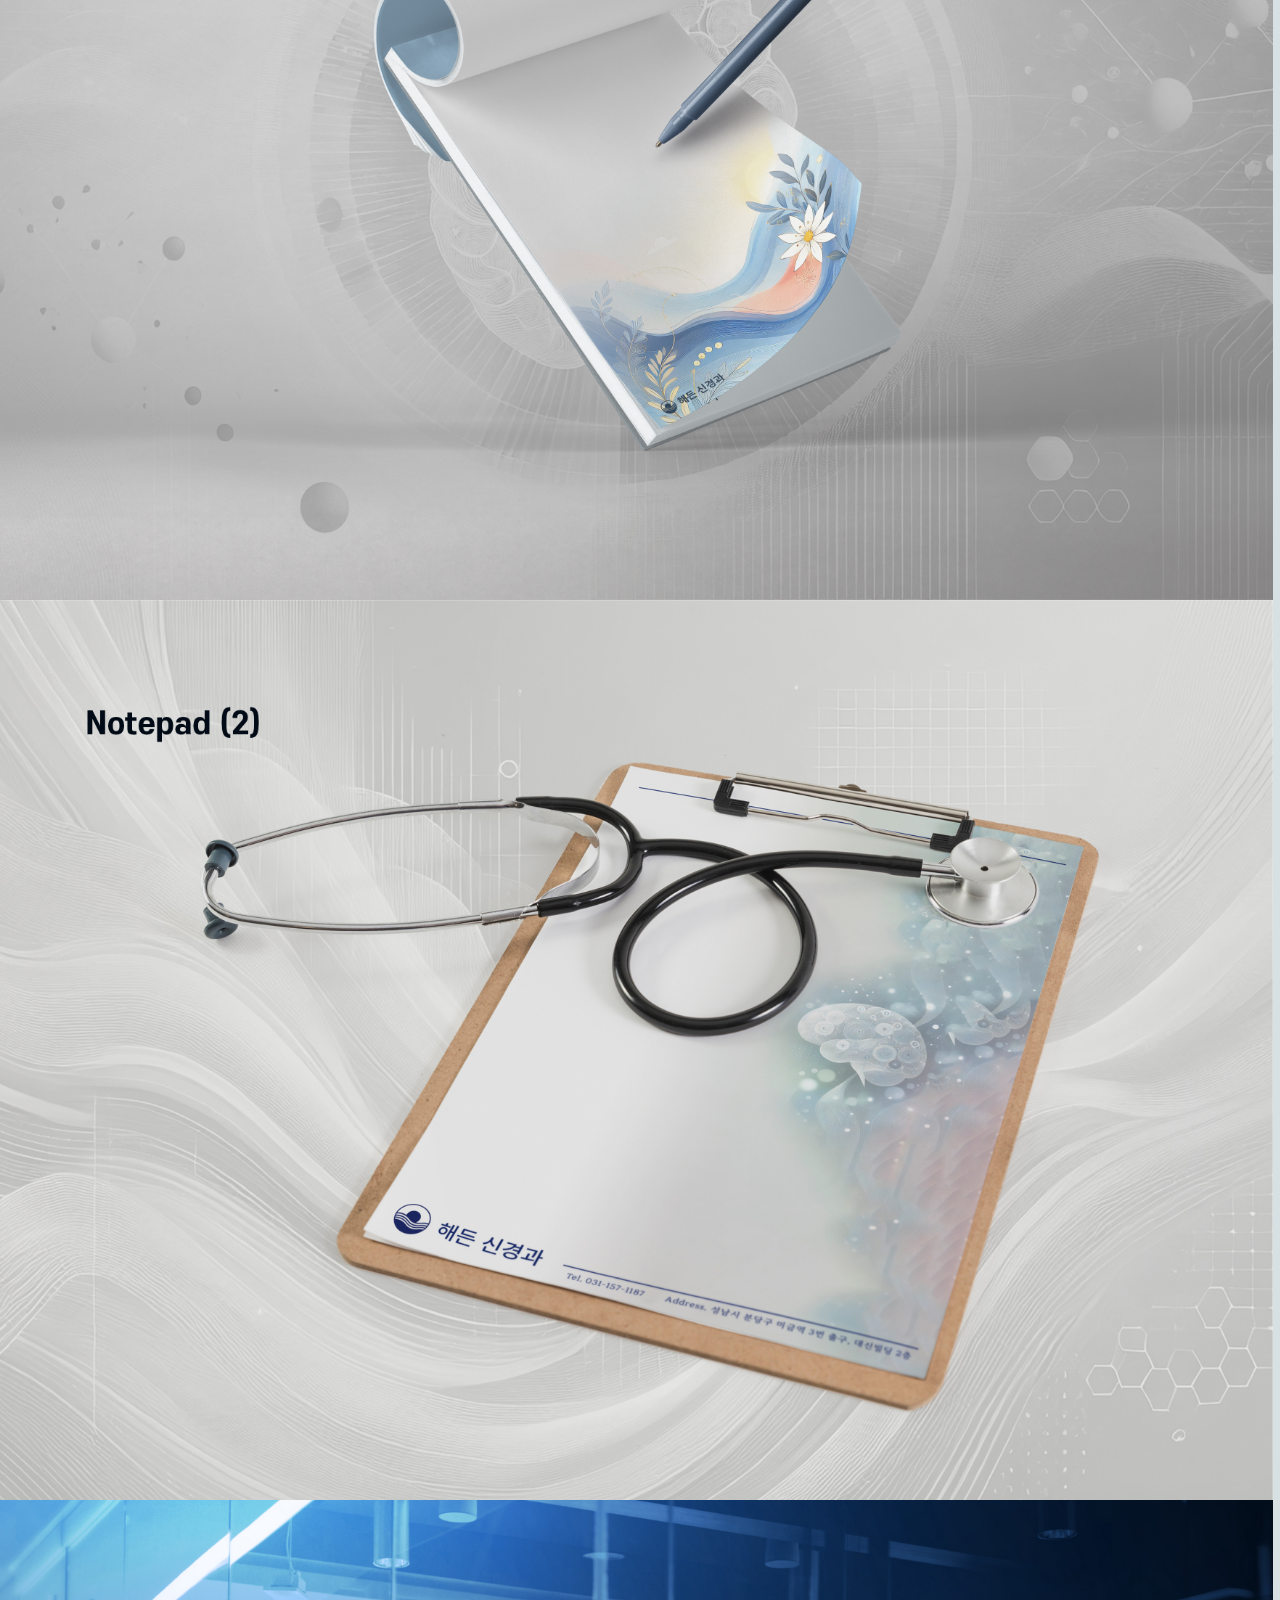
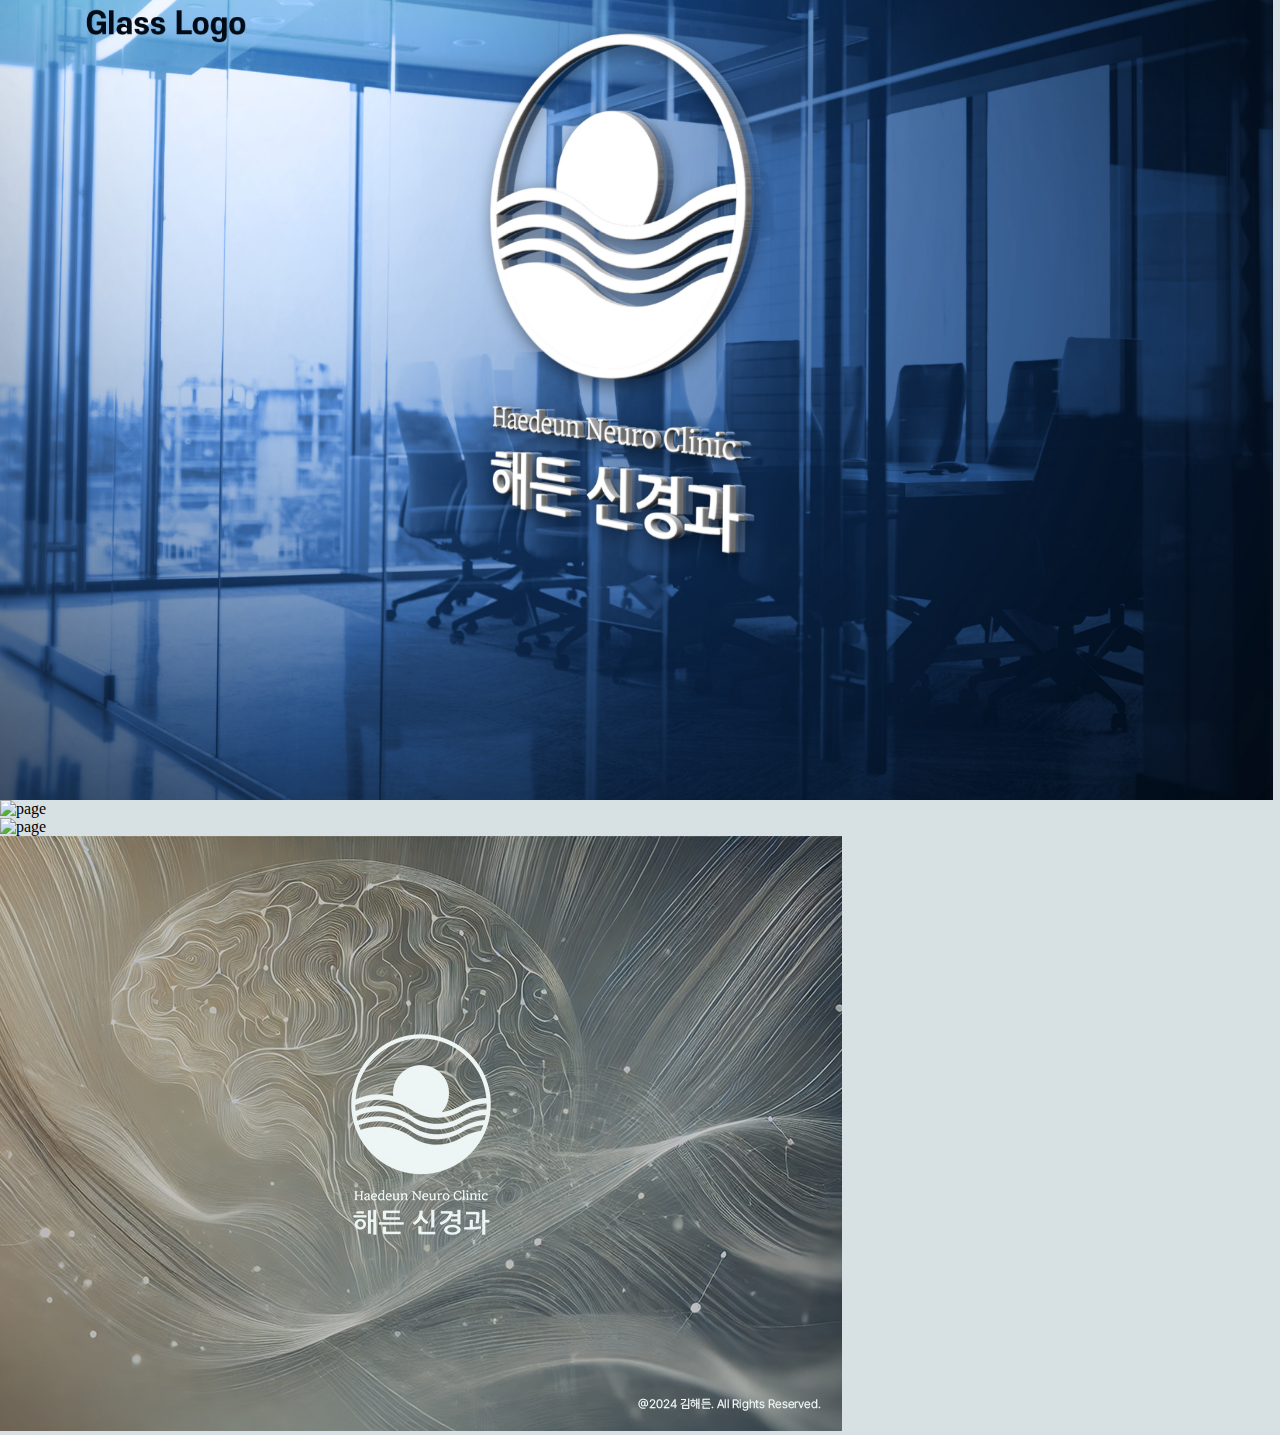
==== commit 0602d16b: "Add files via upload" ====
--- a/index.html
+++ b/index.html
@@ -12,14 +12,14 @@
     <div id="menu">
         <div id="menu_button">☰</div>
         <ul id="navi">
-            <li><a href="#i_mockup">Haedeun Clinic</a></li>
+            <li><a href="https://hhi24.github.io/heiden/">Profile Link</a></li>
+            <li class="small_li"><a href="#">- Haedeun Kim</a></li>
     
             <li><a href="#i_mockup">Mockups</a></li>
             <li class="small_li"><a href="#i_mu_nc1">- Namecard</a></li>
             <li class="small_li"><a href="#i_mu_in1">- Internal Items</a></li>
             <li class="small_li"><a href="#i_mu_out1">- Exterior Views</a></li>
             <li><a href="#i_end">End</a></li>
-            <li class="small_li"><a href="#i_profile">- Profile</a></li>
         </ul> 
     </div>
     
@@ -30,27 +30,18 @@
     <div id="i_mockup" class="page"><img src="./img/page11.jpg" alt="page"></div>
 
     <div id="i_mu_nc1" class="page"><img src="./img/page12.jpg" alt="page"></div>
-    <div class="page"><img src="./img/page13.jpg" alt="page"></div>
+    <div id="i_mu_nc2" class="page"><img src="./img/page13.jpg" alt="page"></div>
 
     <div id="i_mu_in1" class="page"><img src="./img/page14.jpg" alt="page"></div>
-    <div class="page"><img src="./img/page15.jpg" alt="page"></div>
-    <div class="page"><img src="./img/page16.jpg" alt="page"></div>
-    <div class="page"><img src="./img/page17.jpg" alt="page"></div>
+    <div id="i_mu_in2" class="page"><img src="./img/page15.jpg" alt="page"></div>
+    <div id="i_mu_in3" class="page"><img src="./img/page16.jpg" alt="page"></div>
+    <div id="i_mu_in4" class="page"><img src="./img/page17.jpg" alt="page"></div>
 
     <div id="i_mu_out1" class="page"><img src="./img/page18.jpg" alt="page"></div>
-    <div class="page"><img src="./img/page19.jpg" alt="page"></div>
-    <div class="page"><img src="./img/page20.jpg" alt="page"></div>
+    <div id="i_mu_out2" class="page"><img src="./img/page19.jpg" alt="page"></div>
+    <div id="i_mu_out3" class="page"><img src="./img/page20.jpg" alt="page"></div>
 
     <div id="i_end" class="page"><img src="./img/page42.jpg" alt="page"></div>
-
-    <!-- 프로필 -->
-    <div id="i_profile" class="page">
-        <img src="./img/page2.jpg" alt="page">
-        <a class="link" id="link_qr" href="https://hhi24.github.io/heiden/" target="_blank"></a>
-        <a class="link" id="link_1" href="https://hhi24.github.io/heiden/" target="_blank"></a>
-        <a class="link" id="link_2" href="https://hhi24.github.io/hdneuro/" target="_blank"></a>
-        <a class="link" id="link_3" href="https://m.blog.naver.com/hei_neuro/" target="_blank"></a>
-    </div>
 
 </div>
 
--- a/css/style.css
+++ b/css/style.css
@@ -19,18 +19,27 @@
 /* ============ PDF ============ */
 
 #pdfwrap {
-    max-width: 1200px; /* 최대 너비 제한 */
+    width: 100%;
+    max-width: 1400px;  /* 최대 너비 제한 */
     margin: 0 auto;
 }
 
 .page {
     box-sizing: border-box;
+    max-height: 100vh;
     width: 100%; /* 화면 너비에 맞게 조정 */
 }
 
 .page img {
-    width: 100%;
+    max-height: 100vh;
 }
+
+@media (max-width:141vh) {
+    .page img {
+        width: 100%;
+    }
+}
+
 
 /* ============ Profile ============ */
 #i_profile {
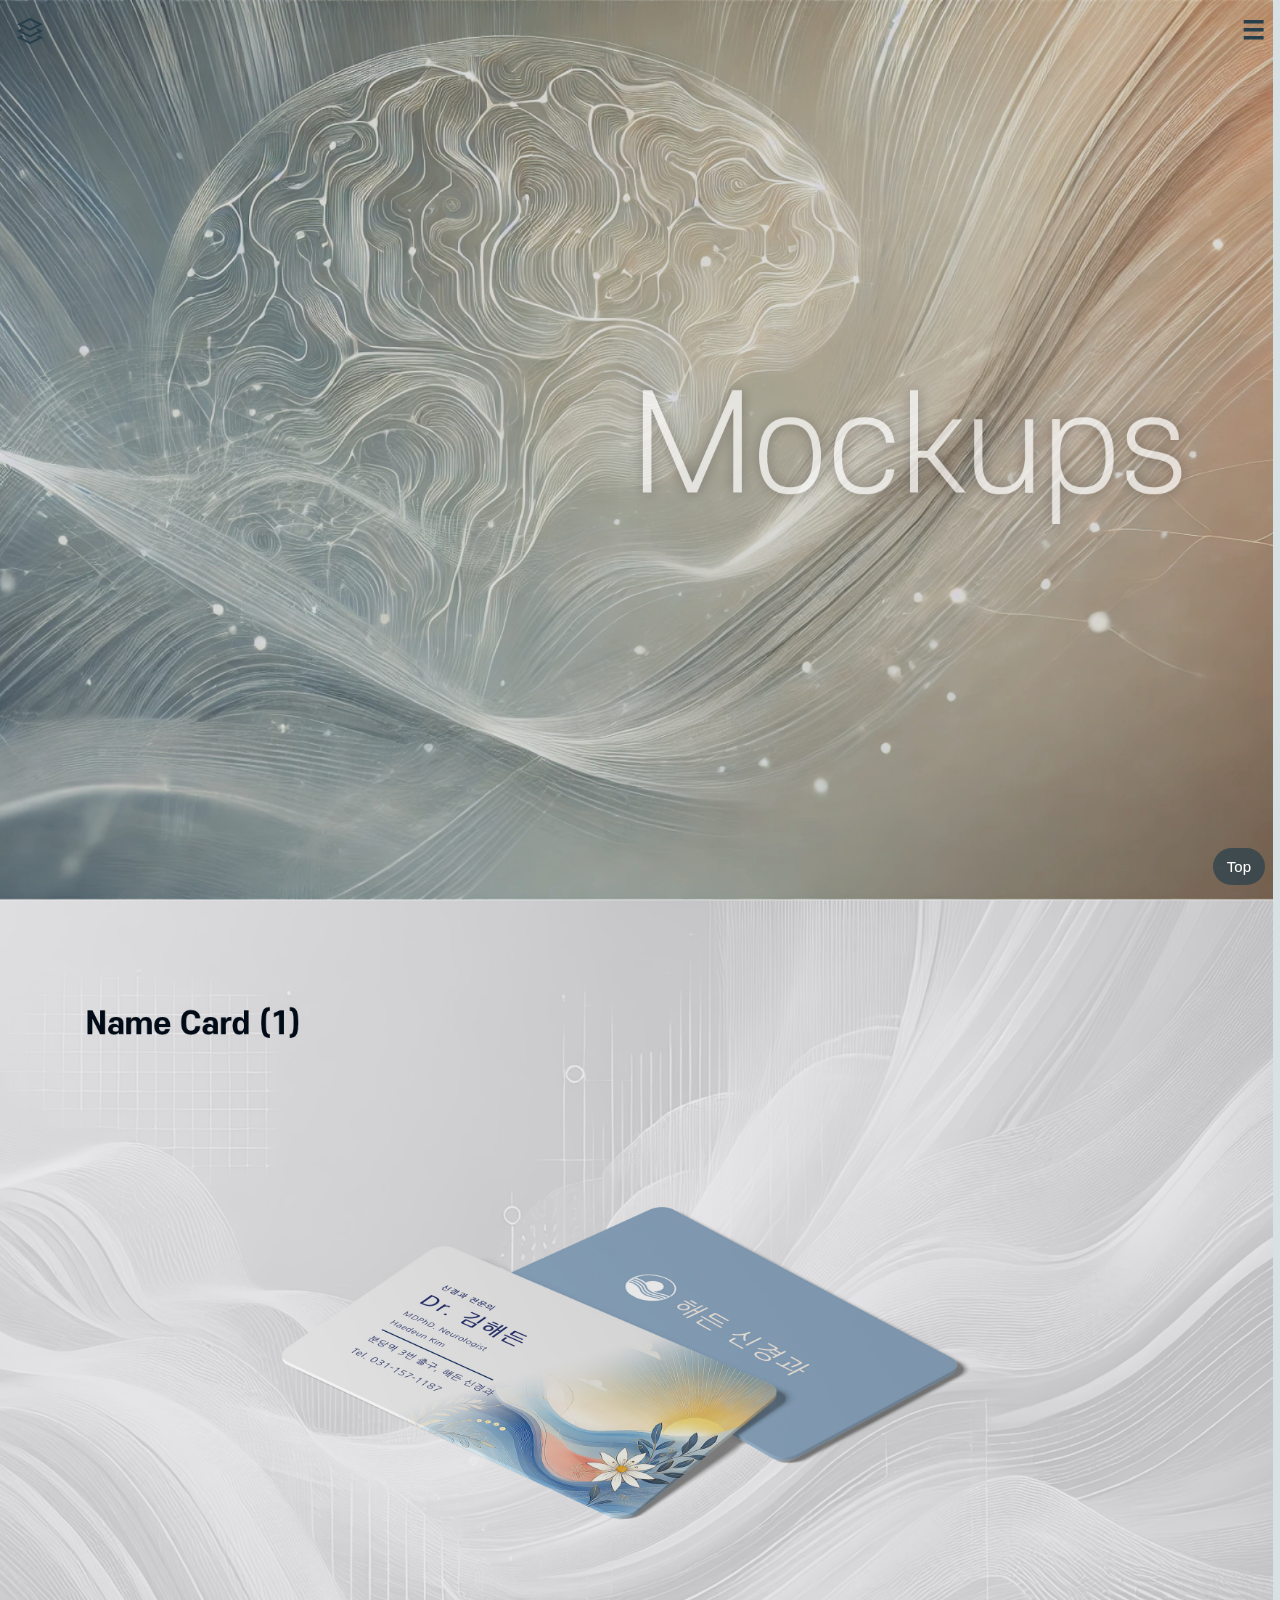
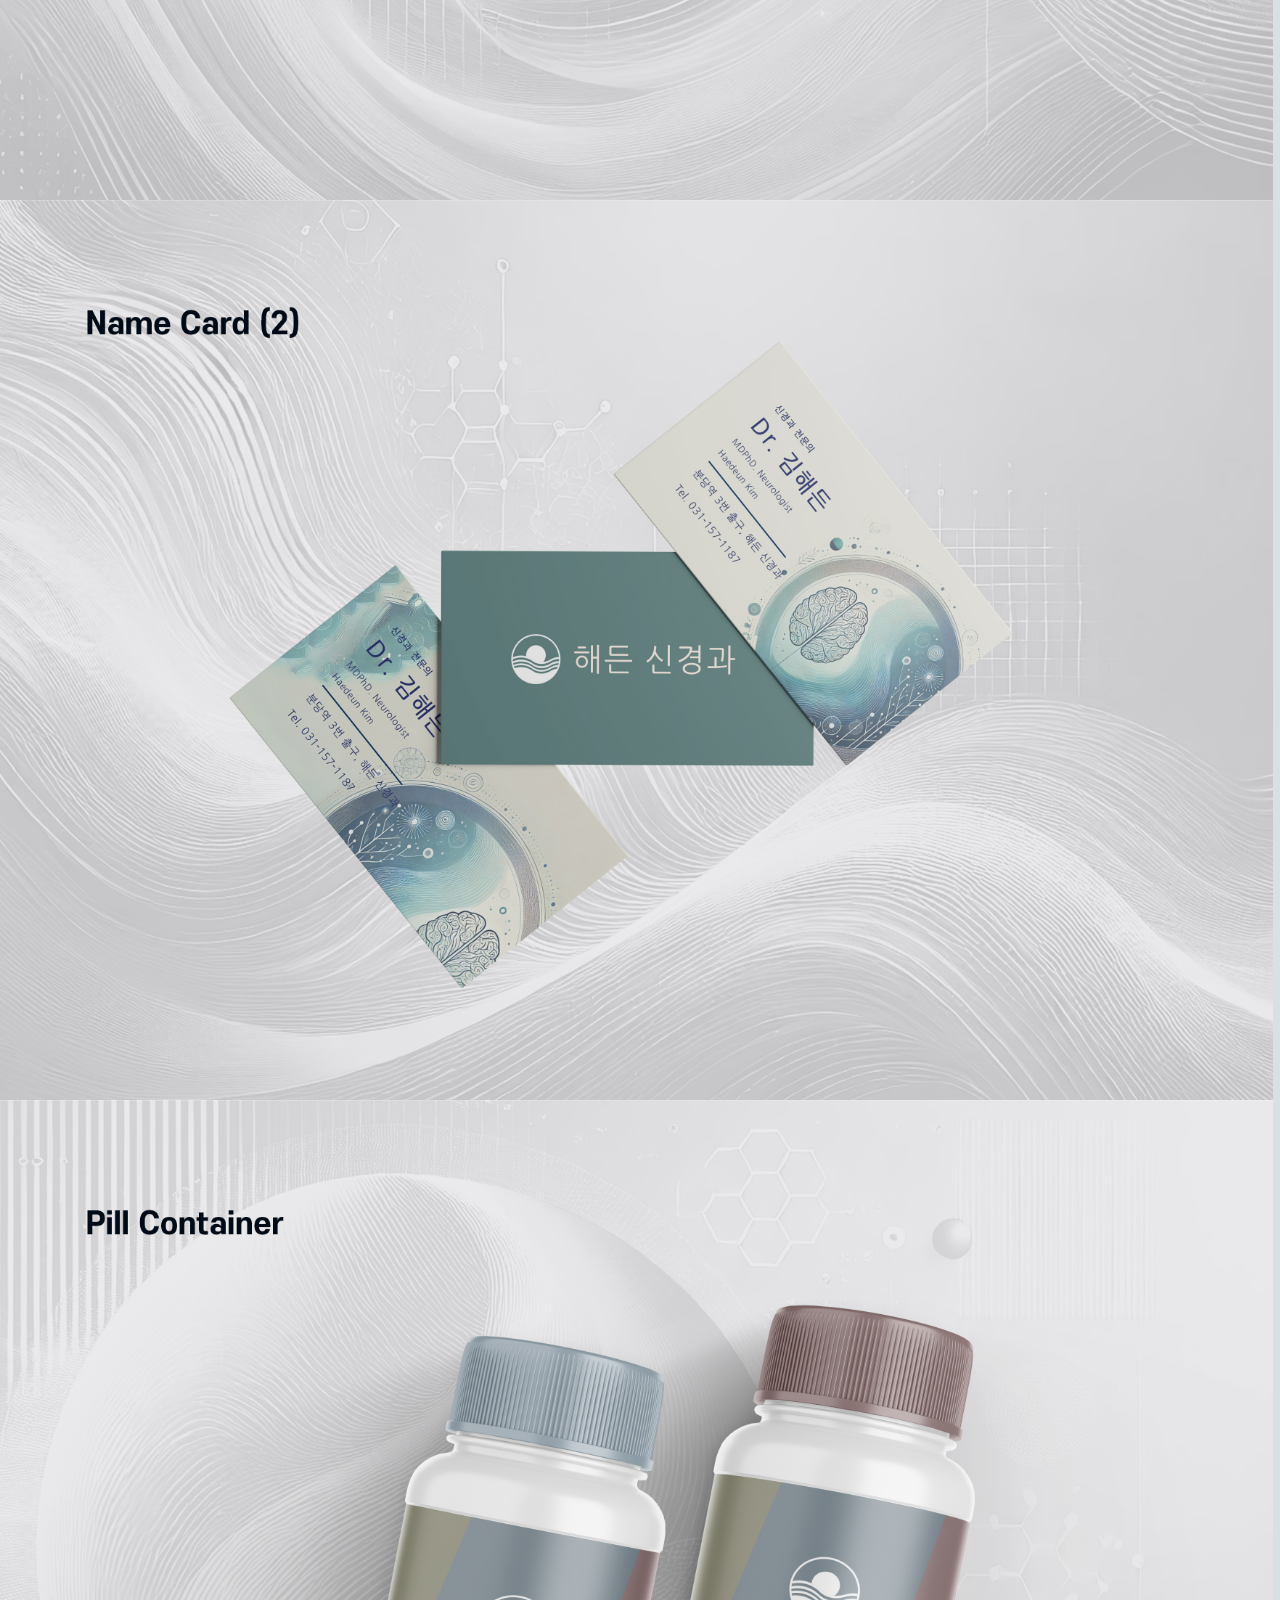
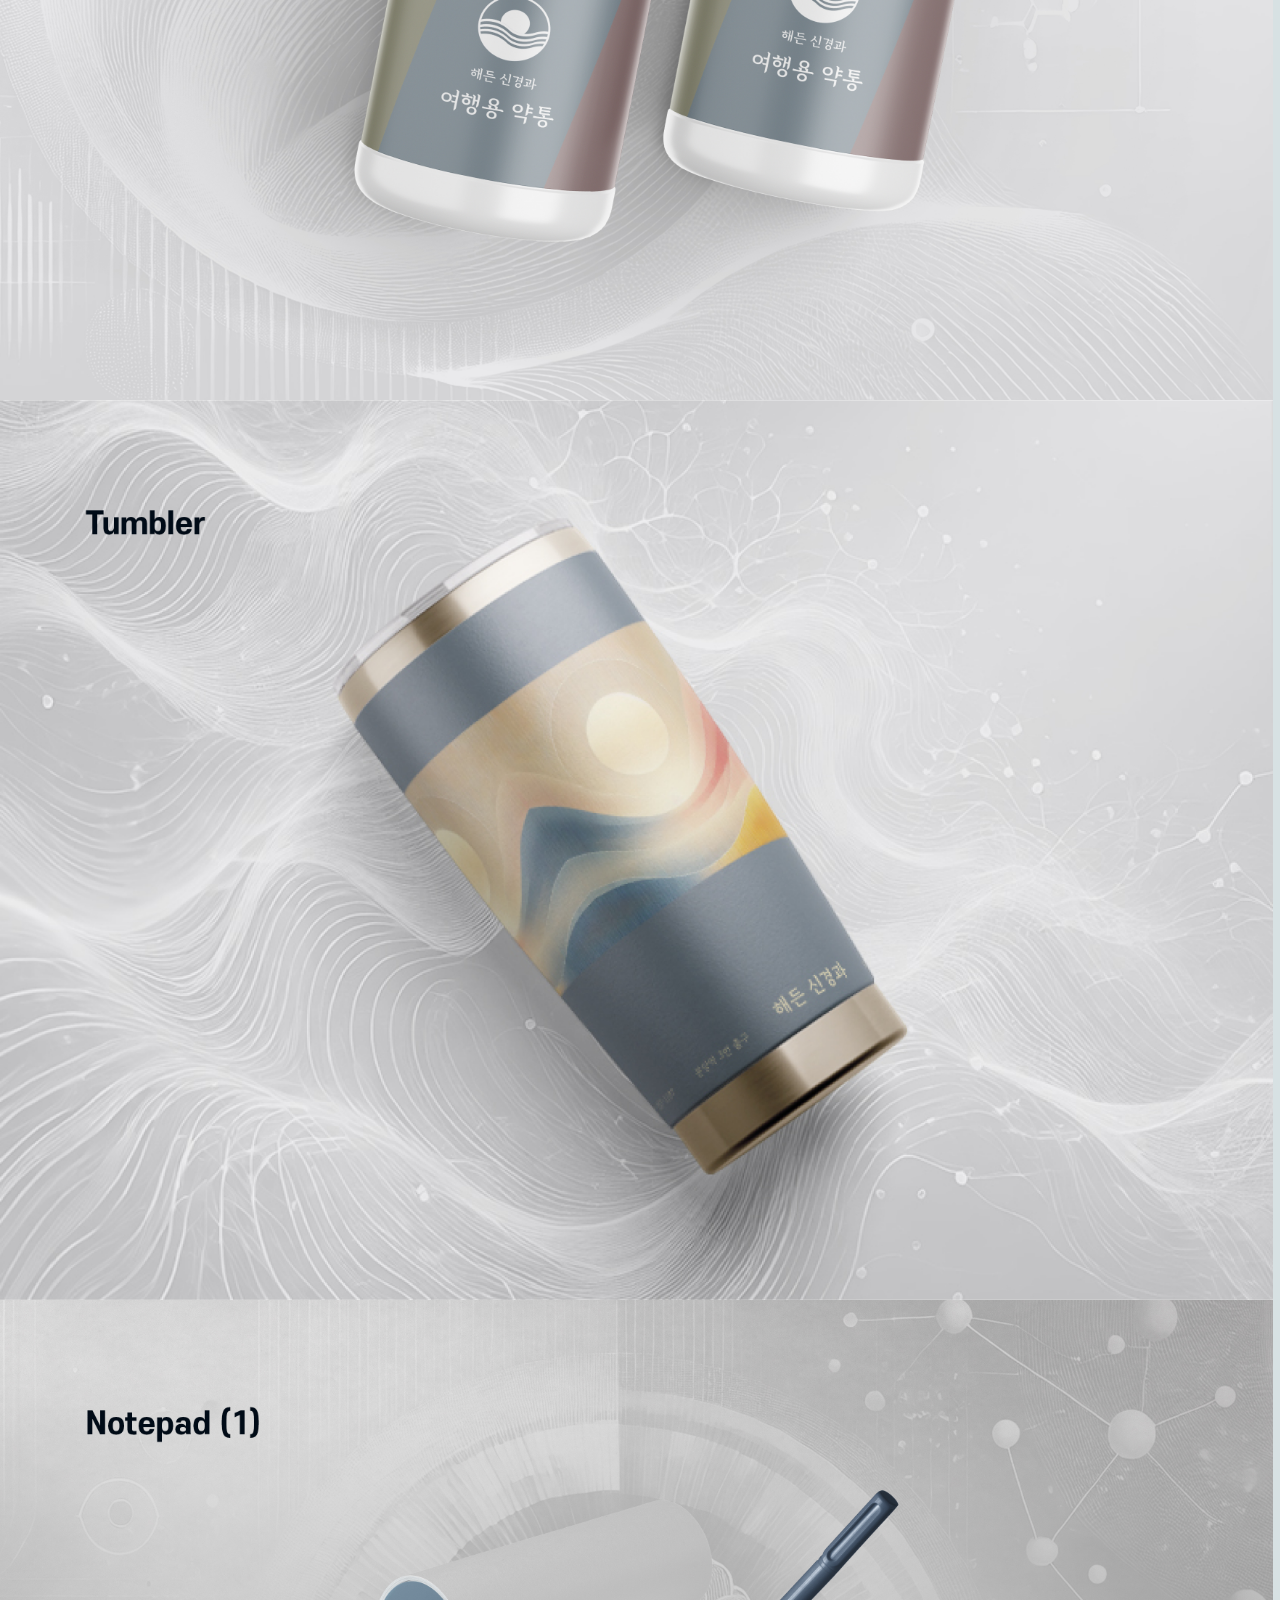
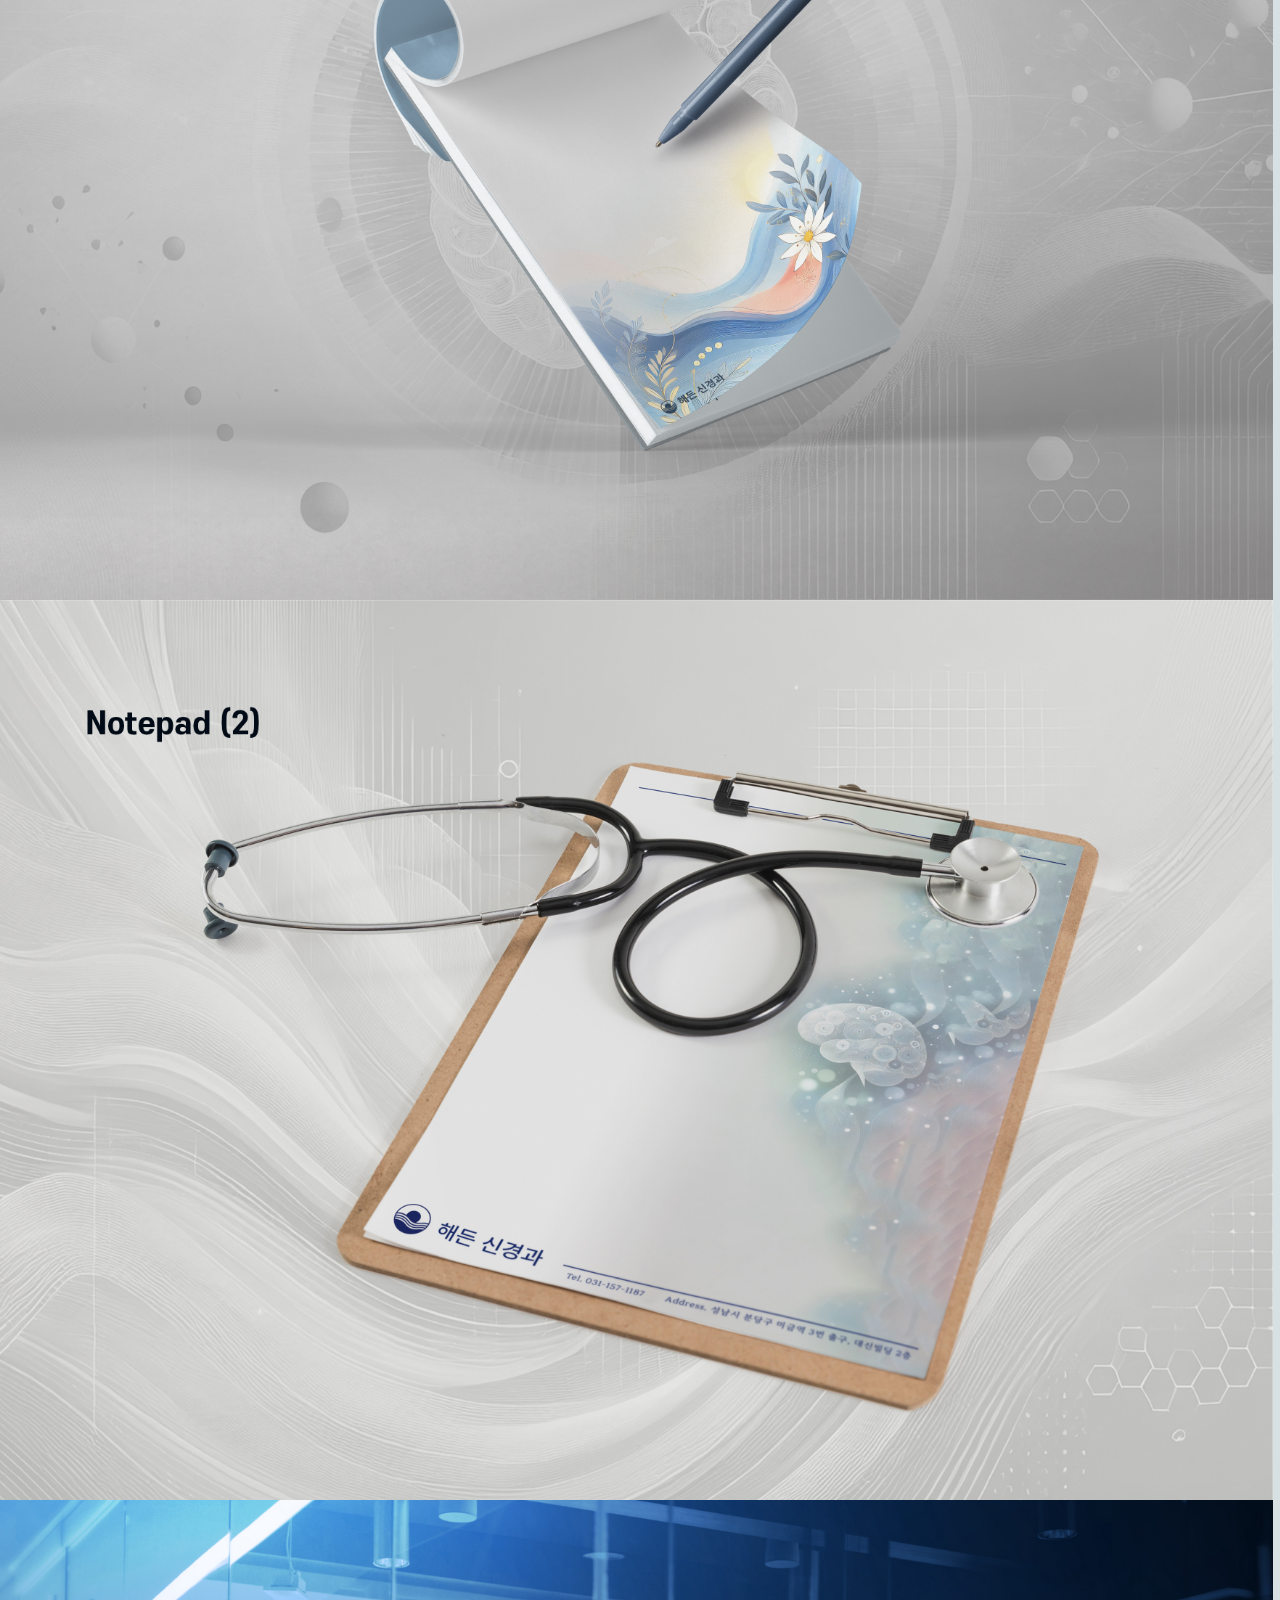
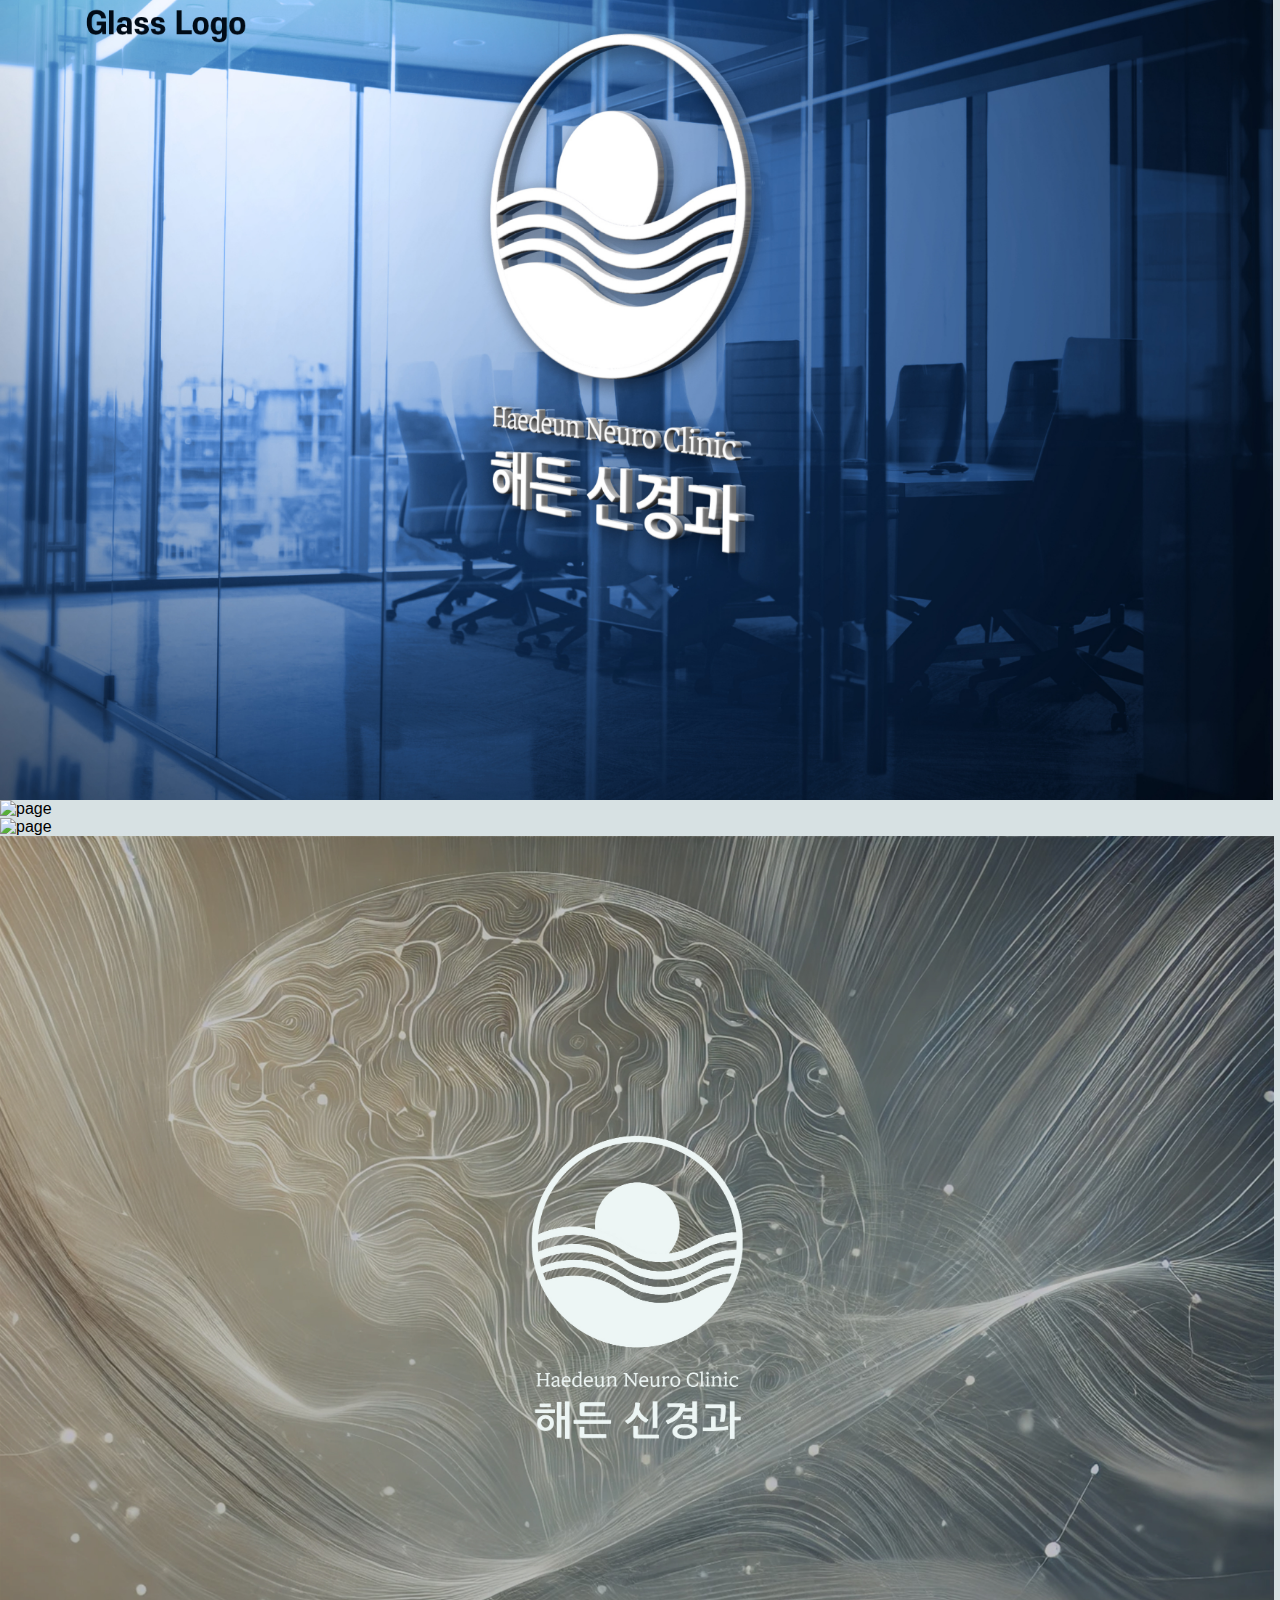
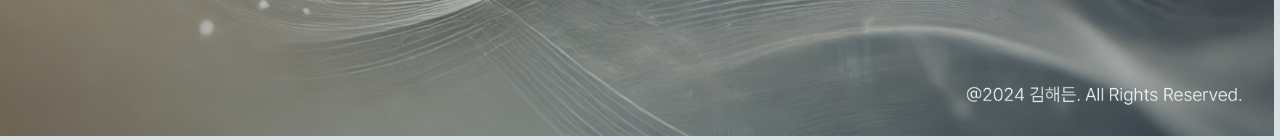
==== commit b99d9b4e: "Add files via upload" ====
--- a/index.html
+++ b/index.html
@@ -3,47 +3,82 @@
 <head>
     <meta charset="UTF-8">
     <meta name="viewport" content="width=device-width, initial-scale=1.0">    
-    <title>Mockups</title>
+    <title>Brand Portfolio</title>
     <link rel="shortcut icon" href="./img/logo_favicon1.png" type="image/x-icon">
 
     <link rel="stylesheet" href="./css/style.css">
 </head>
+
 <body>
-    <div id="menu">
-        <div id="menu_button">☰</div>
-        <ul id="navi">
-            <li><a href="https://hhi24.github.io/heiden/">Profile Link</a></li>
-            <li class="small_li"><a href="#">- Haedeun Kim</a></li>
-    
-            <li><a href="#i_mockup">Mockups</a></li>
-            <li class="small_li"><a href="#i_mu_nc1">- Namecard</a></li>
-            <li class="small_li"><a href="#i_mu_in1">- Internal Items</a></li>
-            <li class="small_li"><a href="#i_mu_out1">- Exterior Views</a></li>
-            <li><a href="#i_end">End</a></li>
+
+<!-- ===== menu ===== -->
+<div id="menu">
+    <div id="menu_button">☰</div>
+    <ul id="navi">
+        <li><a href="#">Haedeun Clinic</a></li>
+        <li class="small_li"><a href="https://hhi24.github.io/heiden/">- Back to Profile</a></li>
+
+        <li><a href="#i_mu">Mockups</a></li>
+        <li class="small_li"><a href="#i_mu_nc1">- Namecard</a></li>
+        <li class="small_li"><a href="#i_mu_in1">- Internal Items</a></li>
+        <li class="small_li"><a href="#i_mu_out1">- External Views</a></li>
+
+        <li><a href="#i_end">End</a></li>
+    </ul> 
+</div>
+
+
+<!-- ===== preview ===== -->
+
+<div id="preview_button"><img src="./img/stack2.png" alt="preview"></div>
+
+<div id="wrap">
+
+    <div id="wrap_preview">
+        <ul id="preview">
+            <li><a class="view" href="#i_mu"><img src="./img/page11.jpg" alt="page"></a></li>
+                <li><a class="view" href="#i_mu_nc1"><img src="./img/page12.jpg" alt="page"></a></li>
+                <li><a class="view" href="#i_mu_nc2"><img src="./img/page13.jpg" alt="page"></a></li>
+                <li><a class="view" href="#i_mu_in1"><img src="./img/page14.jpg" alt="page"></a></li>
+                <li><a class="view" href="#i_mu_in2"><img src="./img/page15.jpg" alt="page"></a></li>
+                <li><a class="view" href="#i_mu_in3"><img src="./img/page16.jpg" alt="page"></a></li>
+                <li><a class="view" href="#i_mu_in4"><img src="./img/page17.jpg" alt="page"></a></li>
+                <li><a class="view" href="#i_mu_out1"><img src="./img/page18.jpg" alt="page"></a></li>
+                <li><a class="view" href="#i_mu_out2"><img src="./img/page19.jpg" alt="page"></a></li>
+                <li><a class="view" href="#i_mu_out3"><img src="./img/page20.jpg" alt="page"></a></li>
+
+            <li><a class="view" href="#i_end"><img src="./img/page42.jpg" alt="page"></a></li>
         </ul> 
-    </div>
-    
+    </div> <!-- /preview -->
 
+    <!-- ===== pdf ===== -->
+    <div id="wrap_pdf">
+
+        <!-- Mockups -->
+        <div id="i_mu" class="page"><img src="./img/page11.jpg" alt="page"></div>
+            <div id="i_mu_nc1" class="page"><img src="./img/page12.jpg" alt="page"></div>
+            <div id="i_mu_nc2" class="page"><img src="./img/page13.jpg" alt="page"></div>
+        
+            <div id="i_mu_in1" class="page"><img src="./img/page14.jpg" alt="page"></div>
+            <div id="i_mu_in2" class="page"><img src="./img/page15.jpg" alt="page"></div>
+            <div id="i_mu_in3" class="page"><img src="./img/page16.jpg" alt="page"></div>
+            <div id="i_mu_in4" class="page"><img src="./img/page17.jpg" alt="page"></div>
+        
+            <div id="i_mu_out1" class="page"><img src="./img/page18.jpg" alt="page"></div>
+            <div id="i_mu_out2" class="page"><img src="./img/page19.jpg" alt="page"></div>
+            <div id="i_mu_out3" class="page"><img src="./img/page20.jpg" alt="page"></div>
+
+        <!-- End -->
+        <div id="i_end" class="page"><img src="./img/page42.jpg" alt="page"></div>
+
+
+    </div> <!-- /pdf -->
+
+</div> <!-- ===== /wrap -->
+
+
+<!-- ===== top 버튼 ===== -->
 <button id="top_button" onclick="scrollToTop()">Top</button>
-
-<div id="pdfwrap">
-    <div id="i_mockup" class="page"><img src="./img/page11.jpg" alt="page"></div>
-
-    <div id="i_mu_nc1" class="page"><img src="./img/page12.jpg" alt="page"></div>
-    <div id="i_mu_nc2" class="page"><img src="./img/page13.jpg" alt="page"></div>
-
-    <div id="i_mu_in1" class="page"><img src="./img/page14.jpg" alt="page"></div>
-    <div id="i_mu_in2" class="page"><img src="./img/page15.jpg" alt="page"></div>
-    <div id="i_mu_in3" class="page"><img src="./img/page16.jpg" alt="page"></div>
-    <div id="i_mu_in4" class="page"><img src="./img/page17.jpg" alt="page"></div>
-
-    <div id="i_mu_out1" class="page"><img src="./img/page18.jpg" alt="page"></div>
-    <div id="i_mu_out2" class="page"><img src="./img/page19.jpg" alt="page"></div>
-    <div id="i_mu_out3" class="page"><img src="./img/page20.jpg" alt="page"></div>
-
-    <div id="i_end" class="page"><img src="./img/page42.jpg" alt="page"></div>
-
-</div>
 
 
 <script src="https://ajax.googleapis.com/ajax/libs/jquery/3.7.1/jquery.min.js"></script>
--- a/css/style.css
+++ b/css/style.css
@@ -11,78 +11,10 @@
 }
 
 body {
-    font-family: 'S-coreDream-3Light';
+    font-family: 'S-coreDream-3Light', sans-serif;
 
     background-color: #d7e1e3;
 }
-
-/* ============ PDF ============ */
-
-#pdfwrap {
-    width: 100%;
-    max-width: 1400px;  /* 최대 너비 제한 */
-    margin: 0 auto;
-}
-
-.page {
-    box-sizing: border-box;
-    max-height: 100vh;
-    width: 100%; /* 화면 너비에 맞게 조정 */
-}
-
-.page img {
-    max-height: 100vh;
-}
-
-@media (max-width:141vh) {
-    .page img {
-        width: 100%;
-    }
-}
-
-
-/* ============ Profile ============ */
-#i_profile {
-    position: relative;
-}
-
-.link {
-    display: block;
-}
-
-.link:hover {
-    background-color: rgba(100, 100, 100, 0.2);
-}
-
-#link_qr {
-    position: absolute;
-    top: 70%;
-    left: 82.9%;
-    width: 11%;
-    height: 20.4%;
-}
-#link_1 {
-    position: absolute;
-    top: 73%;
-    left: 62%;
-    width: 18%;
-    height: 4%;
-}
-#link_2 {
-    position: absolute;
-    top: 78.5%;
-    left: 62%;
-    width: 18%;
-    height: 4%;
-}
-#link_3 {
-    position: absolute;
-    top: 84%;
-    left: 62%;
-    width: 19%;
-    height: 4%;
-}
-
 
 
 /* ============ Menu ============ */
@@ -108,7 +40,7 @@
     top: -2px;
     width: 180px;
     z-index: -1;
-    padding: 17px 15px 20px 20px;
+    padding: 18px 15px 20px 20px;
 }
 
     #navi li a {
@@ -132,12 +64,225 @@
     background-color: rgba(100, 100, 100, 0.3);
 }
 
-
-
-
 #navi {
     display: none;
 }
+
+
+/* ============ wrap ============ */
+
+#wrap {
+    display: flex;
+}
+
+
+
+#preview_button {
+    position: fixed;
+    top: 15px;
+    left: 14px;
+    z-index: 100;
+
+    width: 32px;
+    height: 36px;
+}
+
+    #preview_button img {
+        width: 100%;
+    }
+
+
+
+/* ====== preview ====== */
+
+#wrap_preview {
+    width: 45%;
+    max-width: 220px;
+    background-color: #d7e1e3;
+    display: none;
+}
+
+#preview {
+    position: fixed;
+    top: 0px;
+    left: 0px;
+    z-index: 99;
+
+    width: 30%;
+    max-width: 200px;
+    height: 100vh;
+    text-align: center;
+
+    background-color: #d7e1e3;
+
+    padding: 53px 0 0 10px;
+
+    overflow: scroll;
+
+    transition: all 0.1 ease;
+}
+
+@media(max-width:500px){
+    #wrap_preview {
+        width: 50%;
+    }
+    #preview {
+        left: -5px;
+        width: 30%;
+    }
+}
+
+
+
+.view {
+    display: block;
+    box-sizing: border-box;
+    width: 100%;
+    height: fit-content;
+    text-align: center;
+}
+
+    .view img {
+        width: 100%;
+    }
+
+#preview li:hover {
+    border: #273f4b 2.5px solid;
+}
+
+#preview li.active {
+    border: #69797c 3px solid;
+}
+
+/* ====== PDF ====== */
+
+#wrap_pdf {
+    width: 100%;
+    max-width: 1400px; 
+    /* 최대 너비 제한 */
+    margin: 0 auto;
+}
+
+.page {
+    box-sizing: border-box;
+    max-height: 100vh;
+    width: auto;
+}
+
+.page img {
+    max-height: 100vh;
+}
+
+@media (max-width:141vh) {
+    .page img {
+        width: 100%;
+        height: auto;
+    }
+}
+
+
+/* ============ Link ============ */
+.link {
+    display: block;
+}
+.link:hover {
+    background-color: rgba(100, 100, 100, 0.2);
+}
+
+/* ============ Res Web ============ */
+#i_bx_web {
+    position: relative;
+}
+
+#link_web {
+    position: absolute;
+    top: 34%;
+    left: 6.1%;
+    width: 9.7%;
+    height: 13.4%;
+}
+#link_0 {
+    position: absolute;
+    top: 38.7%;
+    left: 15.8%;
+    width: 22%;
+    height: 4%;
+}
+
+@media (max-width:141vh) {
+    #link_web {
+        top: 34%;
+        left: 6.5%;
+    }
+    #link_0 {
+        top: 38.7%;
+        left: 16.5%;
+    }
+}
+
+
+/* ============ Profile ============ */
+#i_profile {
+    position: relative;
+}
+
+.link {
+    display: block;
+}
+
+.link:hover {
+    background-color: rgba(100, 100, 100, 0.2);
+}
+
+#link_qr {
+    position: absolute;
+    top: 70.5%;
+    left: 79.6%;
+    width: 11%;
+    height: 20.4%;
+}
+#link_1 {
+    position: absolute;
+    top: 74%;
+    left: 59.1%;
+    width: 18%;
+    height: 4%;
+}
+#link_2 {
+    position: absolute;
+    top: 79.5%;
+    left: 59.1%;
+    width: 18%;
+    height: 4%;
+}
+#link_3 {
+    position: absolute;
+    top: 85%;
+    left: 59.1%;
+    width: 19%;
+    height: 4%;
+}
+
+
+@media (max-width:141vh) {
+    #link_qr {
+        top: 70%;
+        left: 82.9%;
+    }
+    #link_1 {
+        top: 73%;
+        left: 62%;
+    }
+    #link_2 {
+        top: 78.5%;
+        left: 62%;
+    }
+    #link_3 {
+        top: 84%;
+        left: 62%;
+    }
+}
+
 
 
 /* ============ Top ============ */
